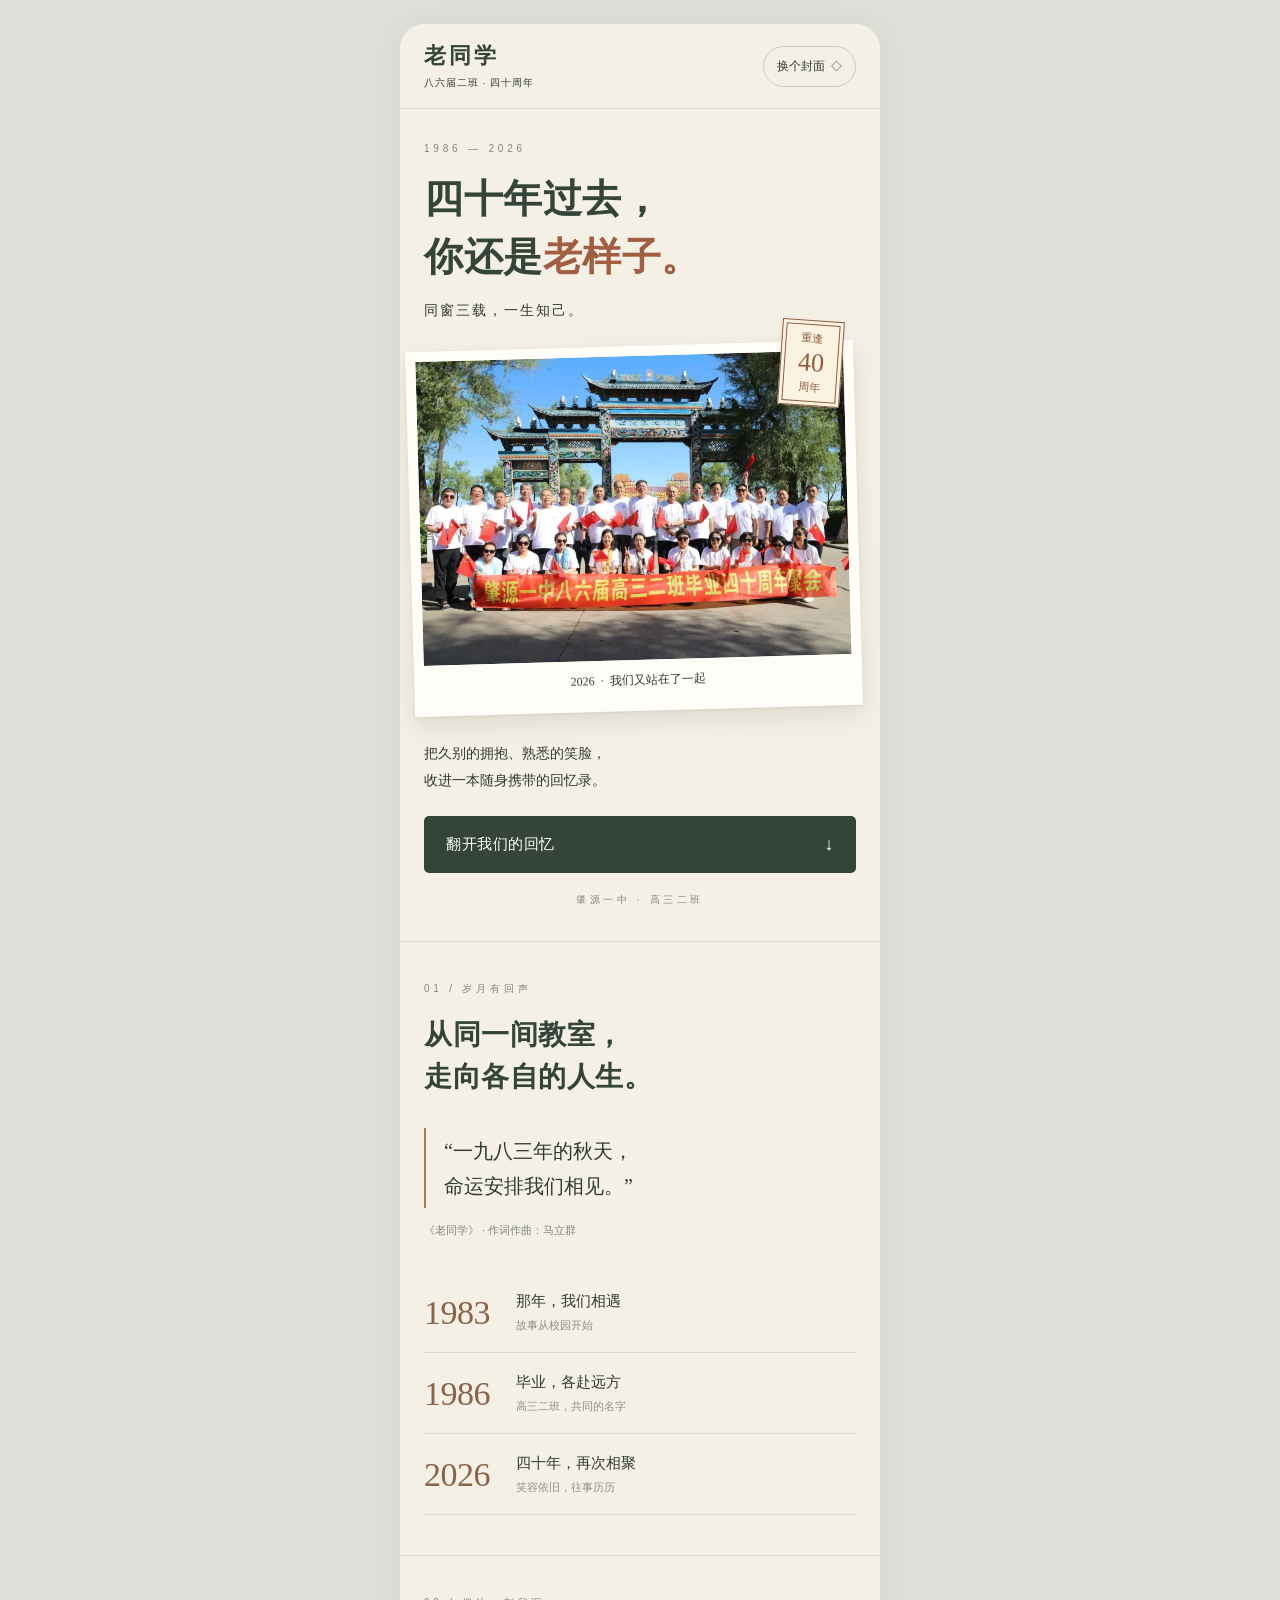
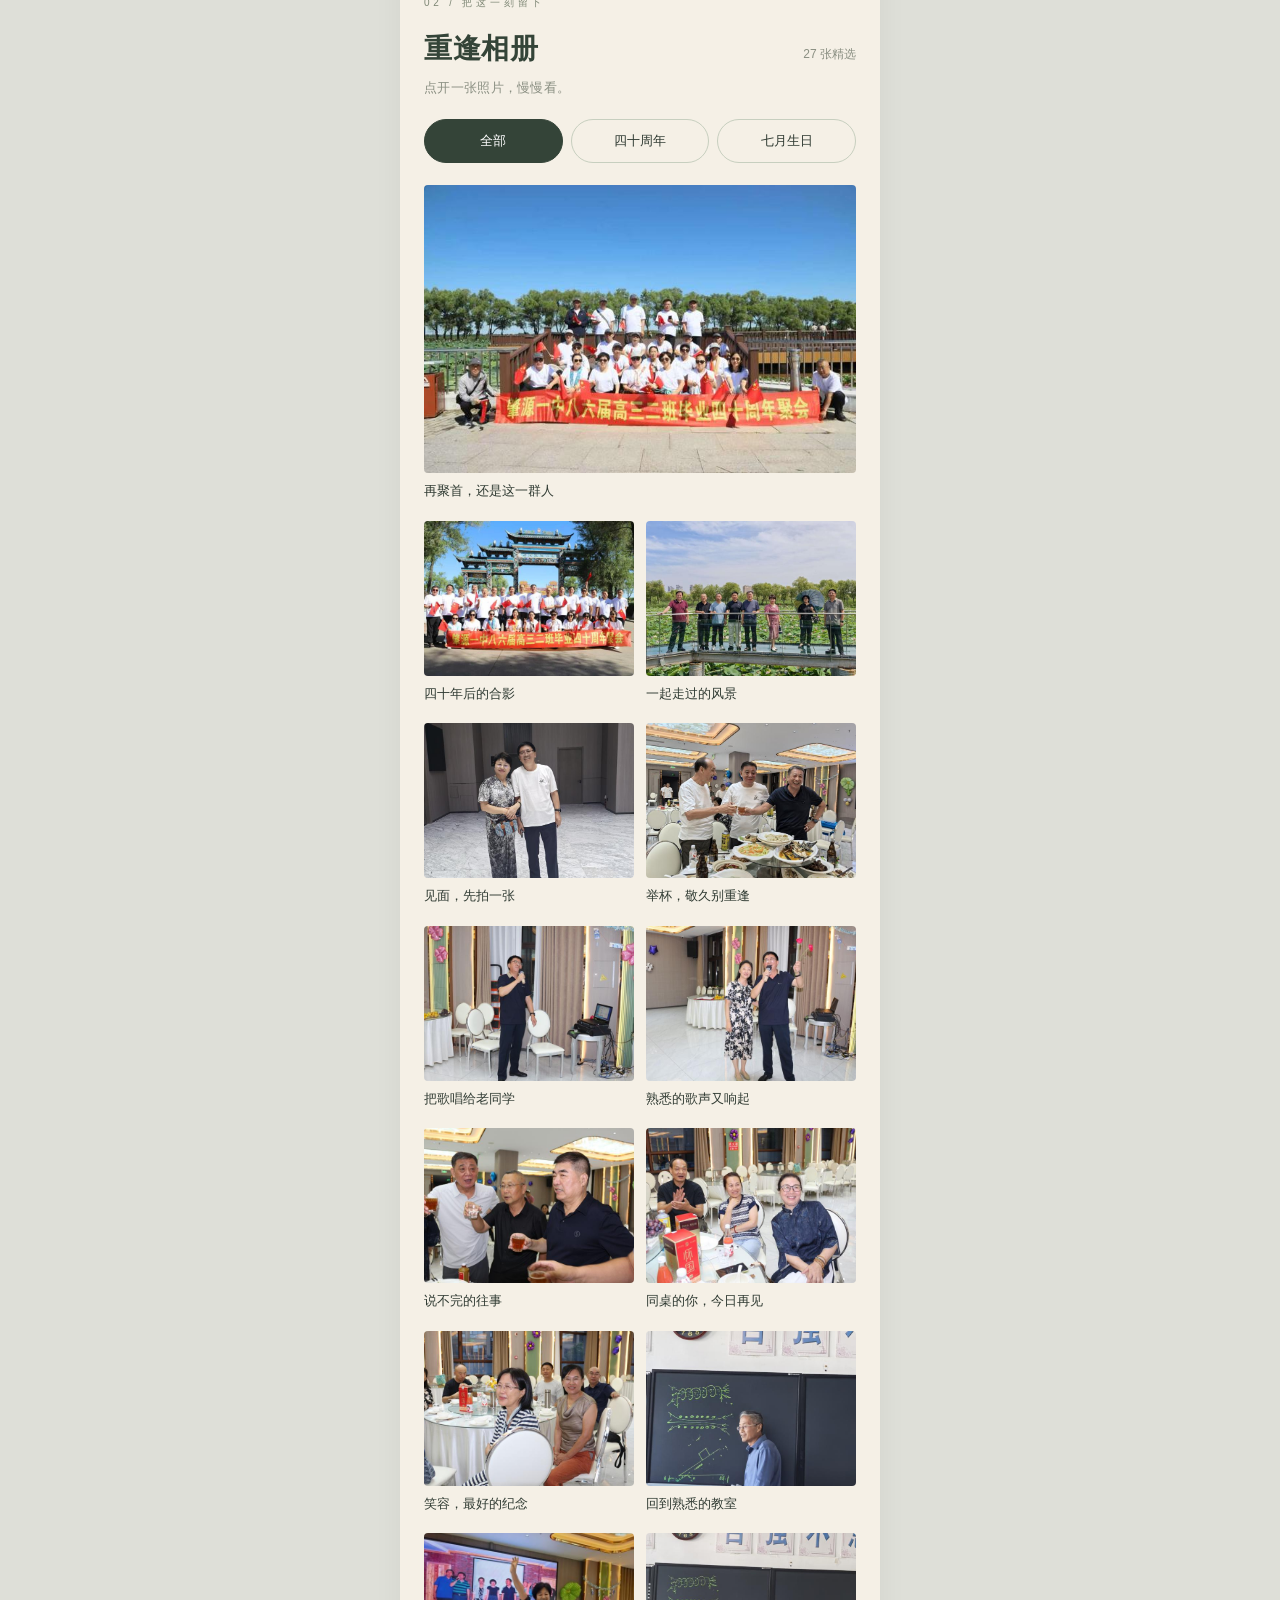
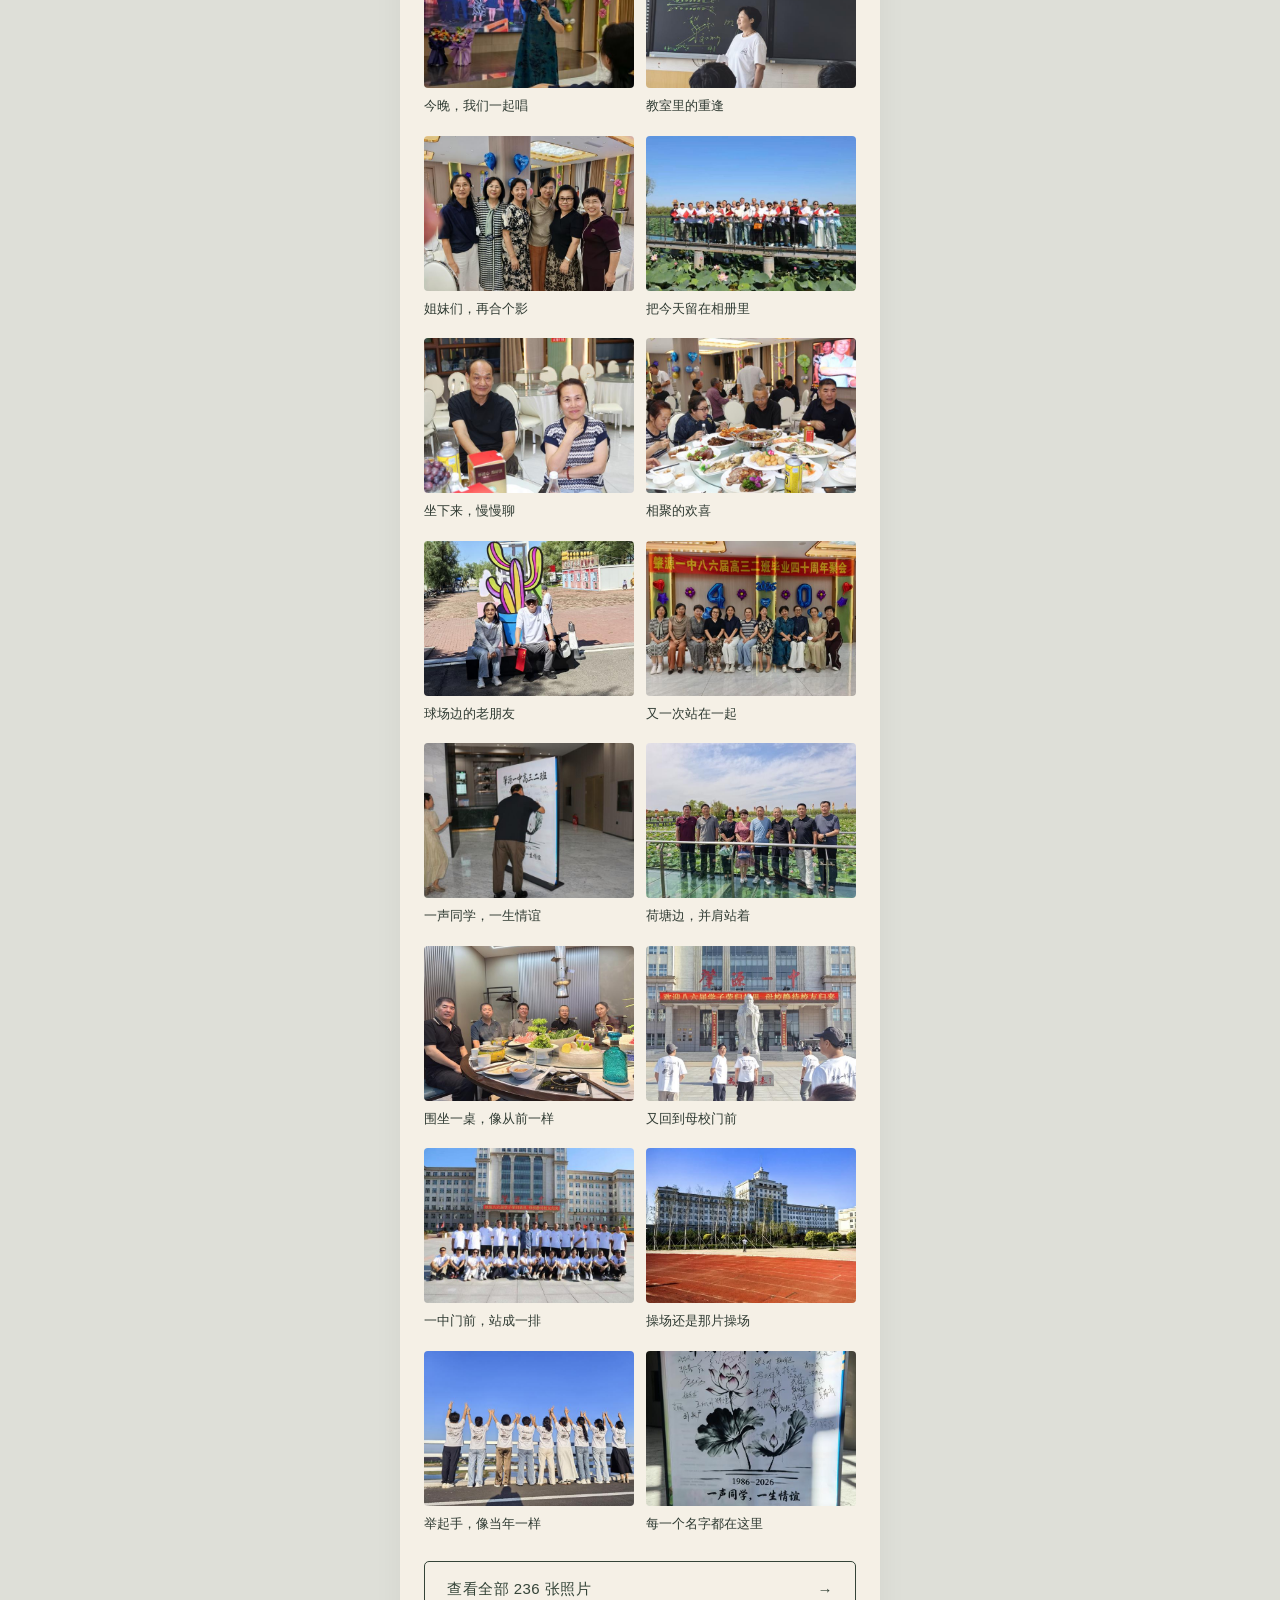
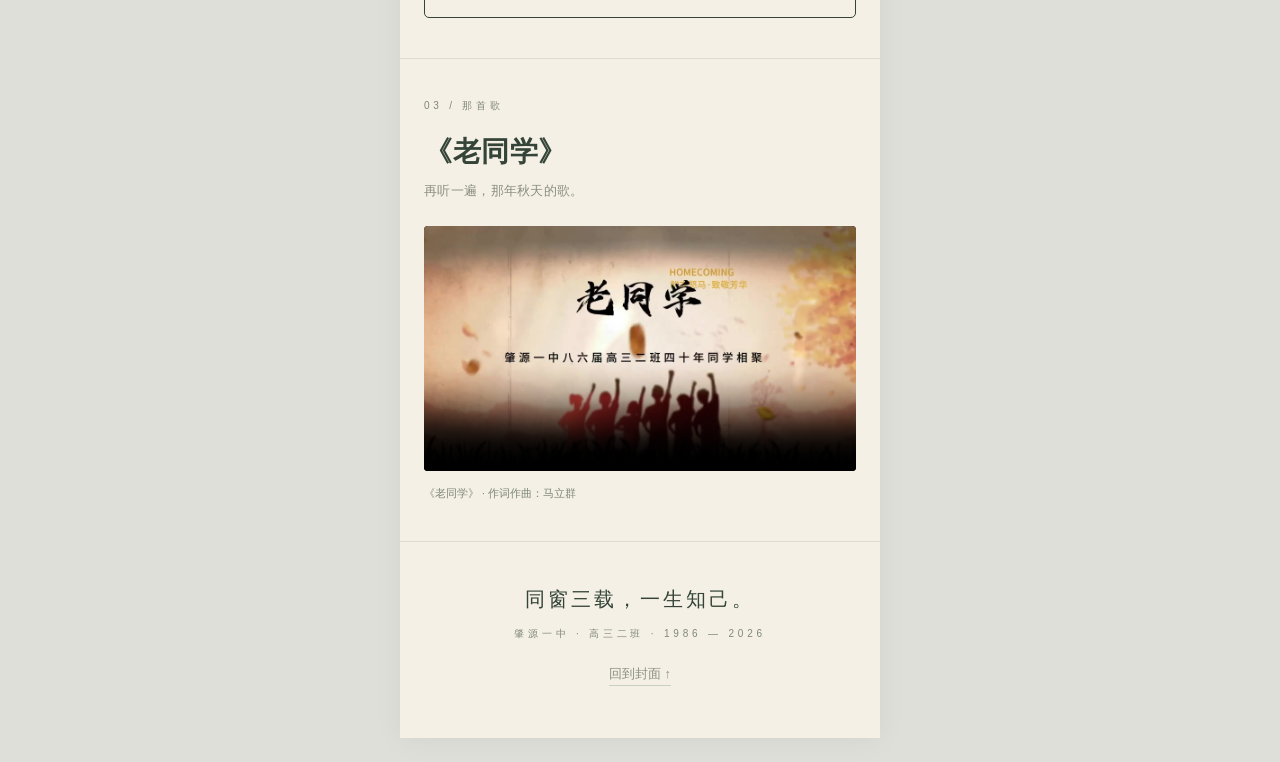
==== index.html @ a93a5874 "肇源一中八六届二班40周年聚会 H5" ====
<!DOCTYPE html>
<html lang="zh-CN">
<head>
<meta charset="utf-8">
<meta name="viewport" content="width=device-width,initial-scale=1,viewport-fit=cover">
<meta name="theme-color" content="#f5f0e6">
<title>老同学 · 肇源一中八六届高三二班毕业四十周年聚会</title>
<meta name="description" content="1986 — 2026 · 四十年过去，你还是老样子。同窗三载，一生知己。">
<link rel="preload" as="image" href="assets/full/0265.jpg">
<link rel="stylesheet" href="assets/style.css">
</head>
<body>
<main class="book" id="home">

  <header class="top">
    <div class="brand">
      <h1>老同学</h1>
      <p>八六届二班 · 四十周年</p>
    </div>
    <button class="pill" id="coverBtn" type="button">换个封面 <i>◇</i></button>
  </header>

  <section class="hero">
    <div class="eyebrow">1986 — 2026</div>
    <h2>四十年过去，<br>你还是<em>老样子。</em></h2>
    <p class="lead">同窗三载，一生知己。</p>
    <div class="polaroid-wrap">
      <div class="stamp" aria-hidden="true"><span>重逢</span><strong>40</strong><span>周年</span></div>
      <figure class="polaroid">
        <div class="ph"><img id="coverImg" src="assets/full/0265.jpg" alt="肇源一中八六届高三二班毕业四十周年聚会合影" fetchpriority="high"></div>
        <figcaption><b>2026</b> &nbsp;·&nbsp; 我们又站在了一起</figcaption>
      </figure>
    </div>
    <p class="intro">把久别的拥抱、熟悉的笑脸，<br>收进一本随身携带的回忆录。</p>
    <a class="cta" href="#memory"><span>翻开我们的回忆</span><span class="arr">↓</span></a>
    <div class="school">肇源一中 · 高三二班</div>
  </section>

  <section class="sec" id="memory">
    <div class="eyebrow">01 / 岁月有回声</div>
    <h3>从同一间教室，<br>走向各自的人生。</h3>
    <blockquote class="quote">“一九八三年的秋天，<br>命运安排我们相见。”</blockquote>
    <div class="credit">《老同学》 · 作词作曲：马立群</div>
    <ul class="timeline">
      <li><span class="yr">1983</span><div><b>那年，我们相遇</b><small>故事从校园开始</small></div></li>
      <li><span class="yr">1986</span><div><b>毕业，各赴远方</b><small>高三二班，共同的名字</small></div></li>
      <li><span class="yr">2026</span><div><b>四十年，再次相聚</b><small>笑容依旧，往事历历</small></div></li>
    </ul>
  </section>

  <section class="sec" id="album">
    <div class="eyebrow">02 / 把这一刻留下</div>
    <div class="album-head"><h3>重逢相册</h3><span class="count" id="albumCount">27 张精选</span></div>
    <p class="sub">点开一张照片，慢慢看。</p>
    <div class="tabs" role="tablist">
      <button class="on" data-f="all" type="button">全部</button>
      <button data-f="40" type="button">四十周年</button>
      <button data-f="7" type="button">七月生日</button>
    </div>
    <div class="grid" id="grid">
      <figure class="card big" data-tag="40" data-i="0">
        <div class="im"><img src="assets/thumb/0085.jpg" data-full="assets/full/0085.jpg" alt="再聚首，还是这一群人" loading="eager" decoding="async"></div>
        <p>再聚首，还是这一群人</p>
      </figure>
      <figure class="card" data-tag="40" data-i="1">
        <div class="im"><img src="assets/thumb/0265.jpg" data-full="assets/full/0265.jpg" alt="四十年后的合影" loading="eager" decoding="async"></div>
        <p>四十年后的合影</p>
      </figure>
      <figure class="card" data-tag="7" data-i="2">
        <div class="im"><img src="assets/thumb/0061.jpg" data-full="assets/full/0061.jpg" alt="一起走过的风景" loading="eager" decoding="async"></div>
        <p>一起走过的风景</p>
      </figure>
      <figure class="card" data-tag="40" data-i="3">
        <div class="im"><img src="assets/thumb/0096.jpg" data-full="assets/full/0096.jpg" alt="见面，先拍一张" loading="lazy" decoding="async"></div>
        <p>见面，先拍一张</p>
      </figure>
      <figure class="card" data-tag="40" data-i="4">
        <div class="im"><img src="assets/thumb/0220.jpg" data-full="assets/full/0220.jpg" alt="举杯，敬久别重逢" loading="lazy" decoding="async"></div>
        <p>举杯，敬久别重逢</p>
      </figure>
      <figure class="card" data-tag="40" data-i="5">
        <div class="im"><img src="assets/thumb/0133.jpg" data-full="assets/full/0133.jpg" alt="把歌唱给老同学" loading="lazy" decoding="async"></div>
        <p>把歌唱给老同学</p>
      </figure>
      <figure class="card" data-tag="40" data-i="6">
        <div class="im"><img src="assets/thumb/0135.jpg" data-full="assets/full/0135.jpg" alt="熟悉的歌声又响起" loading="lazy" decoding="async"></div>
        <p>熟悉的歌声又响起</p>
      </figure>
      <figure class="card" data-tag="40" data-i="7">
        <div class="im"><img src="assets/thumb/0157.jpg" data-full="assets/full/0157.jpg" alt="说不完的往事" loading="lazy" decoding="async"></div>
        <p>说不完的往事</p>
      </figure>
      <figure class="card" data-tag="40" data-i="8">
        <div class="im"><img src="assets/thumb/0169.jpg" data-full="assets/full/0169.jpg" alt="同桌的你，今日再见" loading="lazy" decoding="async"></div>
        <p>同桌的你，今日再见</p>
      </figure>
      <figure class="card" data-tag="40" data-i="9">
        <div class="im"><img src="assets/thumb/0181.jpg" data-full="assets/full/0181.jpg" alt="笑容，最好的纪念" loading="lazy" decoding="async"></div>
        <p>笑容，最好的纪念</p>
      </figure>
      <figure class="card" data-tag="40" data-i="10">
        <div class="im"><img src="assets/thumb/0193.jpg" data-full="assets/full/0193.jpg" alt="回到熟悉的教室" loading="lazy" decoding="async"></div>
        <p>回到熟悉的教室</p>
      </figure>
      <figure class="card" data-tag="40" data-i="11">
        <div class="im"><img src="assets/thumb/0253.jpg" data-full="assets/full/0253.jpg" alt="今晚，我们一起唱" loading="lazy" decoding="async"></div>
        <p>今晚，我们一起唱</p>
      </figure>
      <figure class="card" data-tag="40" data-i="12">
        <div class="im"><img src="assets/thumb/0099.jpg" data-full="assets/full/0099.jpg" alt="教室里的重逢" loading="lazy" decoding="async"></div>
        <p>教室里的重逢</p>
      </figure>
      <figure class="card" data-tag="40" data-i="13">
        <div class="im"><img src="assets/thumb/0115.jpg" data-full="assets/full/0115.jpg" alt="姐妹们，再合个影" loading="lazy" decoding="async"></div>
        <p>姐妹们，再合个影</p>
      </figure>
      <figure class="card" data-tag="40" data-i="14">
        <div class="im"><img src="assets/thumb/0088.jpg" data-full="assets/full/0088.jpg" alt="把今天留在相册里" loading="lazy" decoding="async"></div>
        <p>把今天留在相册里</p>
      </figure>
      <figure class="card" data-tag="40" data-i="15">
        <div class="im"><img src="assets/thumb/0170.jpg" data-full="assets/full/0170.jpg" alt="坐下来，慢慢聊" loading="lazy" decoding="async"></div>
        <p>坐下来，慢慢聊</p>
      </figure>
      <figure class="card" data-tag="40" data-i="16">
        <div class="im"><img src="assets/thumb/0155.jpg" data-full="assets/full/0155.jpg" alt="相聚的欢喜" loading="lazy" decoding="async"></div>
        <p>相聚的欢喜</p>
      </figure>
      <figure class="card" data-tag="40" data-i="17">
        <div class="im"><img src="assets/thumb/0197.jpg" data-full="assets/full/0197.jpg" alt="球场边的老朋友" loading="lazy" decoding="async"></div>
        <p>球场边的老朋友</p>
      </figure>
      <figure class="card" data-tag="40" data-i="18">
        <div class="im"><img src="assets/thumb/0101.jpg" data-full="assets/full/0101.jpg" alt="又一次站在一起" loading="lazy" decoding="async"></div>
        <p>又一次站在一起</p>
      </figure>
      <figure class="card" data-tag="40" data-i="19">
        <div class="im"><img src="assets/thumb/0529.jpg" data-full="assets/full/0529.jpg" alt="一声同学，一生情谊" loading="lazy" decoding="async"></div>
        <p>一声同学，一生情谊</p>
      </figure>
      <figure class="card" data-tag="7" data-i="20">
        <div class="im"><img src="assets/thumb/0063.jpg" data-full="assets/full/0063.jpg" alt="荷塘边，并肩站着" loading="lazy" decoding="async"></div>
        <p>荷塘边，并肩站着</p>
      </figure>
      <figure class="card" data-tag="7" data-i="21">
        <div class="im"><img src="assets/thumb/0069.jpg" data-full="assets/full/0069.jpg" alt="围坐一桌，像从前一样" loading="lazy" decoding="async"></div>
        <p>围坐一桌，像从前一样</p>
      </figure>
      <figure class="card" data-tag="40" data-i="22">
        <div class="im"><img src="assets/thumb/0111.jpg" data-full="assets/full/0111.jpg" alt="又回到母校门前" loading="lazy" decoding="async"></div>
        <p>又回到母校门前</p>
      </figure>
      <figure class="card" data-tag="40" data-i="23">
        <div class="im"><img src="assets/thumb/0089.jpg" data-full="assets/full/0089.jpg" alt="一中门前，站成一排" loading="lazy" decoding="async"></div>
        <p>一中门前，站成一排</p>
      </figure>
      <figure class="card" data-tag="40" data-i="24">
        <div class="im"><img src="assets/thumb/0052.jpg" data-full="assets/full/0052.jpg" alt="操场还是那片操场" loading="lazy" decoding="async"></div>
        <p>操场还是那片操场</p>
      </figure>
      <figure class="card" data-tag="40" data-i="25">
        <div class="im"><img src="assets/thumb/0078.jpg" data-full="assets/full/0078.jpg" alt="举起手，像当年一样" loading="lazy" decoding="async"></div>
        <p>举起手，像当年一样</p>
      </figure>
      <figure class="card" data-tag="40" data-i="26">
        <div class="im"><img src="assets/thumb/0024.jpg" data-full="assets/full/0024.jpg" alt="每一个名字都在这里" loading="lazy" decoding="async"></div>
        <p>每一个名字都在这里</p>
      </figure>
    </div>
    <a class="more" href="gallery.html"><span>查看全部 236 张照片</span><span class="arr">→</span></a>
  </section>

  <section class="sec" id="song">
    <div class="eyebrow">03 / 那首歌</div>
    <h3>《老同学》</h3>
    <p class="sub">再听一遍，那年秋天的歌。</p>
    <div class="video">
      <video controls playsinline webkit-playsinline preload="none" poster="assets/video/poster.jpg">
        <source src="assets/video/laotongxue.mp4" type="video/mp4">
      </video>
    </div>
    <div class="credit">《老同学》 · 作词作曲：马立群</div>
  </section>

  <footer class="foot">
    <div class="t">同窗三载，一生知己。</div>
    <div class="eyebrow">肇源一中 · 高三二班 · 1986 — 2026</div>
    <a class="totop" href="#home">回到封面 ↑</a>
  </footer>
</main>

<script src="assets/lightbox.js"></script>
<script>
(function(){
  // cover switcher
  var covers=["assets/full/0265.jpg", "assets/full/0085.jpg", "assets/full/0101.jpg", "assets/full/0088.jpg", "assets/full/0089.jpg"],ci=0,img=document.getElementById('coverImg');
  document.getElementById('coverBtn').addEventListener('click',function(){
    ci=(ci+1)%covers.length;var n=new Image();n.onload=function(){img.style.opacity=0;setTimeout(function(){img.src=covers[ci];img.style.opacity=1;},200);};n.src=covers[ci];
  });
  // smooth anchor scroll
  document.querySelectorAll('a[href^="#"]').forEach(function(a){a.addEventListener('click',function(e){var t=document.querySelector(a.getAttribute('href'));if(t){e.preventDefault();t.scrollIntoView({behavior:'smooth'});}});});
  // filters
  var cards=[].slice.call(document.querySelectorAll('#grid .card'));
  document.querySelectorAll('.tabs button').forEach(function(b){b.addEventListener('click',function(){
    document.querySelectorAll('.tabs button').forEach(function(x){x.classList.toggle('on',x===b);});
    var f=b.dataset.f,first=true;
    cards.forEach(function(c){var show=f==='all'||c.dataset.tag===f;c.classList.toggle('hide',!show);
      c.classList.toggle('big',show&&first);if(show)first=false;});
  });});
  // lightbox over visible cards
  cards.forEach(function(c){c.addEventListener('click',function(){
    var vis=cards.filter(function(x){return !x.classList.contains('hide');});
    var list=vis.map(function(x){var im=x.querySelector('img');return {src:im.dataset.full,cap:x.querySelector('p').textContent};});
    Lightbox.open(list,vis.indexOf(c));
  });});
  // only one video
})();
</script>
</body>
</html>
---- assets/style.css ----
:root{
  --page:#dedfd8; --paper:#f5f0e6; --ink:#344438; --ink2:#2f3a32; --muted:#7f8876; --muted2:#8a8f82;
  --rust:#a15e41; --year:#8a6349; --bar:#ac7957; --line:#dadccf; --tab:#c7cfbf; --polaroid:#fffdf8; --stamp:#925b40;
  --serif:"Songti SC","STSong","Noto Serif SC","Noto Serif CJK SC","Source Han Serif SC","SimSun",Georgia,serif;
  --sans:-apple-system,BlinkMacSystemFont,"PingFang SC","Hiragino Sans GB","Microsoft YaHei","Noto Sans SC","Noto Sans CJK SC",sans-serif;
  --num:Georgia,"Iowan Old Style","Palatino Linotype",Palatino,"Times New Roman",serif;
}
*{box-sizing:border-box;margin:0;padding:0}
html{-webkit-text-size-adjust:100%}
body{background:var(--page);font-family:var(--sans);color:var(--ink2);-webkit-font-smoothing:antialiased;}
img{display:block;max-width:100%}
a{color:inherit;text-decoration:none}
button{font:inherit;color:inherit;background:none;border:0;cursor:pointer}
.book{max-width:480px;margin:0 auto;background:var(--paper);min-height:100vh;overflow:hidden}
@media (min-width:520px){.book{margin:24px auto;border-radius:24px 24px 0 0;box-shadow:0 2px 30px rgba(0,0,0,.05)}}

/* header */
.top{display:flex;justify-content:space-between;align-items:center;padding:19px 24px 18px;border-bottom:1px solid var(--line)}
.brand h1{font-family:var(--serif);font-weight:600;font-size:22px;letter-spacing:3px;color:var(--ink);line-height:1.2}
.brand p{font-size:9.5px;letter-spacing:1px;margin-top:8px;color:var(--ink2)}
.pill{border:1.5px solid var(--tab);border-radius:999px;height:41px;padding:0 13px;font-size:12px;display:inline-flex;align-items:center;gap:6px;color:var(--ink2);white-space:nowrap}
.pill i{font-style:normal;font-size:11px}

/* hero */
.hero{padding:34px 24px 34px;border-bottom:1px solid var(--line)}
.eyebrow{font-size:10px;letter-spacing:3.8px;color:var(--muted)}
.hero h2{font-family:var(--serif);font-weight:600;color:var(--ink);font-size:39px;line-height:1.48;margin-top:16px;letter-spacing:.5px}
.hero h2 em{font-style:normal;color:var(--rust)}
.hero .lead{font-size:13.5px;letter-spacing:2px;margin-top:16px;color:var(--ink2)}
.polaroid-wrap{position:relative;margin:26px -2px 0 -14px;}
.polaroid{background:var(--polaroid);padding:10px 10px 0;transform:rotate(-1.6deg);box-shadow:0 10px 24px rgba(80,70,50,.13),0 1px 3px rgba(80,70,50,.08)}
.polaroid .ph{aspect-ratio:430/305;overflow:hidden;background:#ddd}
.polaroid .ph img{width:100%;height:100%;object-fit:cover;transition:opacity .4s}
.polaroid figcaption{font-family:var(--serif);text-align:center;font-size:12px;padding:12px 0 22px;color:var(--ink2)}
.polaroid figcaption b{font-family:var(--num);font-weight:400}
.stamp{position:absolute;right:16px;top:-26px;width:62px;height:86px;background:#faf3e1;border:1.5px solid var(--stamp);transform:rotate(4deg);color:var(--stamp);text-align:center;font-family:var(--serif);box-shadow:0 2px 6px rgba(0,0,0,.08);z-index:2}
.stamp:before{content:"";position:absolute;inset:3px;border:1px solid var(--stamp)}
.stamp span{display:block;font-size:11px;line-height:1}
.stamp span:first-child{margin-top:12px}
.stamp strong{display:block;font-family:var(--num);font-size:26px;font-weight:500;line-height:1;margin:6px 0 6px}
.hero .intro{font-size:13.5px;line-height:2;margin-top:30px;color:var(--ink2)}
.cta{display:flex;justify-content:space-between;align-items:center;background:var(--ink);color:#fff;border-radius:5px;height:57px;padding:0 22px;margin-top:22px;font-size:15px;letter-spacing:.5px;width:100%}
.cta .arr{font-size:18px}
.hero .school{text-align:center;font-size:10px;letter-spacing:3.6px;color:var(--muted);margin-top:20px}

/* sections */
.sec{padding:40px 24px 40px;border-bottom:1px solid var(--line)}
.sec h3{font-family:var(--serif);font-weight:600;color:var(--ink);font-size:28px;line-height:1.5;margin-top:18px;letter-spacing:.5px}
.quote{border-left:2.5px solid var(--bar);padding:6px 0 4px 18px;margin-top:30px;font-family:var(--serif);font-size:20px;line-height:1.75;color:var(--ink2)}
.credit{font-size:10.5px;color:var(--muted);margin-top:16px}
.timeline{margin-top:34px;list-style:none}
.timeline li{display:flex;align-items:center;border-bottom:1px solid var(--line);padding:20px 0 19px}
.timeline .yr{font-family:var(--num);color:var(--year);font-size:34px;width:92px;flex:none;line-height:1;letter-spacing:-.5px}
.timeline b{display:block;font-weight:500;font-size:15px;color:var(--ink2)}
.timeline small{display:block;font-size:11px;color:var(--muted2);margin-top:7px}
.album-head{display:flex;justify-content:space-between;align-items:baseline}
.album-head .count{font-size:12px;color:var(--muted2)}
.sub{font-size:12.5px;color:var(--muted2);margin-top:10px;letter-spacing:.3px}
.tabs{display:grid;grid-template-columns:repeat(3,1fr);gap:8px;margin-top:22px}
.tabs button{height:44px;border-radius:999px;border:1.5px solid var(--tab);font-size:13px;color:var(--ink2);transition:.2s}
.tabs button.on{background:var(--ink);border-color:var(--ink);color:#fff}
.grid{display:grid;grid-template-columns:1fr 1fr;gap:0 12px;margin-top:22px}
.card{cursor:zoom-in}
.card .im{aspect-ratio:420/310;overflow:hidden;border-radius:4px;background:#e6e1d5}
.card img{width:100%;height:100%;object-fit:cover}
.card p{font-size:12.5px;color:var(--ink2);padding:10px 0 20px;line-height:1.4}
.card.big{grid-column:1/-1}
.card.big .im{aspect-ratio:3/2}
.card.hide{display:none}
.more{display:flex;justify-content:space-between;align-items:center;border:1.5px solid var(--ink);color:var(--ink);border-radius:5px;height:57px;padding:0 22px;font-size:15px;margin-top:8px;letter-spacing:.5px}
.more:active,.cta:active{opacity:.85}

/* video */
.video{margin-top:26px;border-radius:4px;overflow:hidden;background:#222}
.video video{display:block;width:100%;aspect-ratio:960/544;background:#000}
.vnote{font-size:12px;color:var(--muted);margin-top:12px}

/* footer */
.foot{padding:44px 24px 52px;text-align:center}
.foot .t{font-family:var(--serif);font-size:20px;color:var(--ink);letter-spacing:3px}
.foot .eyebrow{margin-top:14px}
.foot .totop{display:inline-block;margin-top:24px;font-size:13px;color:var(--muted2);border-bottom:1px solid var(--tab);padding-bottom:2px}

/* gallery page */
.gtop{position:sticky;top:0;z-index:5;background:rgba(245,240,230,.96);-webkit-backdrop-filter:blur(6px);backdrop-filter:blur(6px)}
.back{font-size:14px;color:var(--ink2)}
.gsec{padding:28px 24px 8px}
.gsec h3{margin-top:22px}
.jump{display:flex;gap:8px;overflow-x:auto;padding:16px 24px 14px;border-bottom:1px solid var(--line);scrollbar-width:none}
.jump::-webkit-scrollbar{display:none}
.jump a{flex:none;height:34px;line-height:31px;padding:0 14px;border:1.5px solid var(--tab);border-radius:999px;font-size:13px}
.jump a.on{background:var(--ink);color:#fff;border-color:var(--ink)}
.group{padding:26px 24px 6px;scroll-margin-top:140px}
.group h4{display:flex;justify-content:space-between;align-items:baseline;font-family:var(--serif);font-weight:600;font-size:20px;color:var(--ink);margin-bottom:14px}
.group h4 small{font-family:var(--sans);font-weight:400;font-size:12px;color:var(--muted2)}
.thumbs{display:grid;grid-template-columns:repeat(3,1fr);gap:4px}
.thumbs button{aspect-ratio:1;overflow:hidden;background:#e6e1d5;border-radius:2px;padding:0}
.thumbs img{width:100%;height:100%;object-fit:cover;opacity:0;transition:opacity .3s}
.thumbs img.ld{opacity:1}

/* lightbox */
.lb{position:fixed;inset:0;z-index:50;background:#121412;display:none;touch-action:none;user-select:none;-webkit-user-select:none}
.lb.open{display:block}
.lb-track{position:absolute;inset:0;display:flex;will-change:transform}
.lb-slide{flex:none;width:100vw;height:100%;display:flex;align-items:center;justify-content:center;padding:56px 0 76px}
.lb-slide img{max-width:100%;max-height:100%;object-fit:contain}
.lb-top{position:absolute;top:0;left:0;right:0;display:flex;justify-content:space-between;align-items:center;padding:14px 16px;color:#eee;font-size:14px;z-index:2;font-family:var(--num);letter-spacing:1px}
.lb-close{width:40px;height:40px;font-size:26px;color:#eee;line-height:40px}
.lb-cap{position:absolute;left:0;right:0;bottom:22px;text-align:center;color:#e8e4da;font-size:14px;padding:0 24px;z-index:2}
.lb-nav{position:absolute;top:50%;transform:translateY(-50%);width:44px;height:64px;color:#fff;font-size:28px;opacity:.6;z-index:2}
.lb-prev{left:4px}.lb-next{right:4px}
@media (hover:none){.lb-nav{display:none}}
body.noscroll{overflow:hidden}
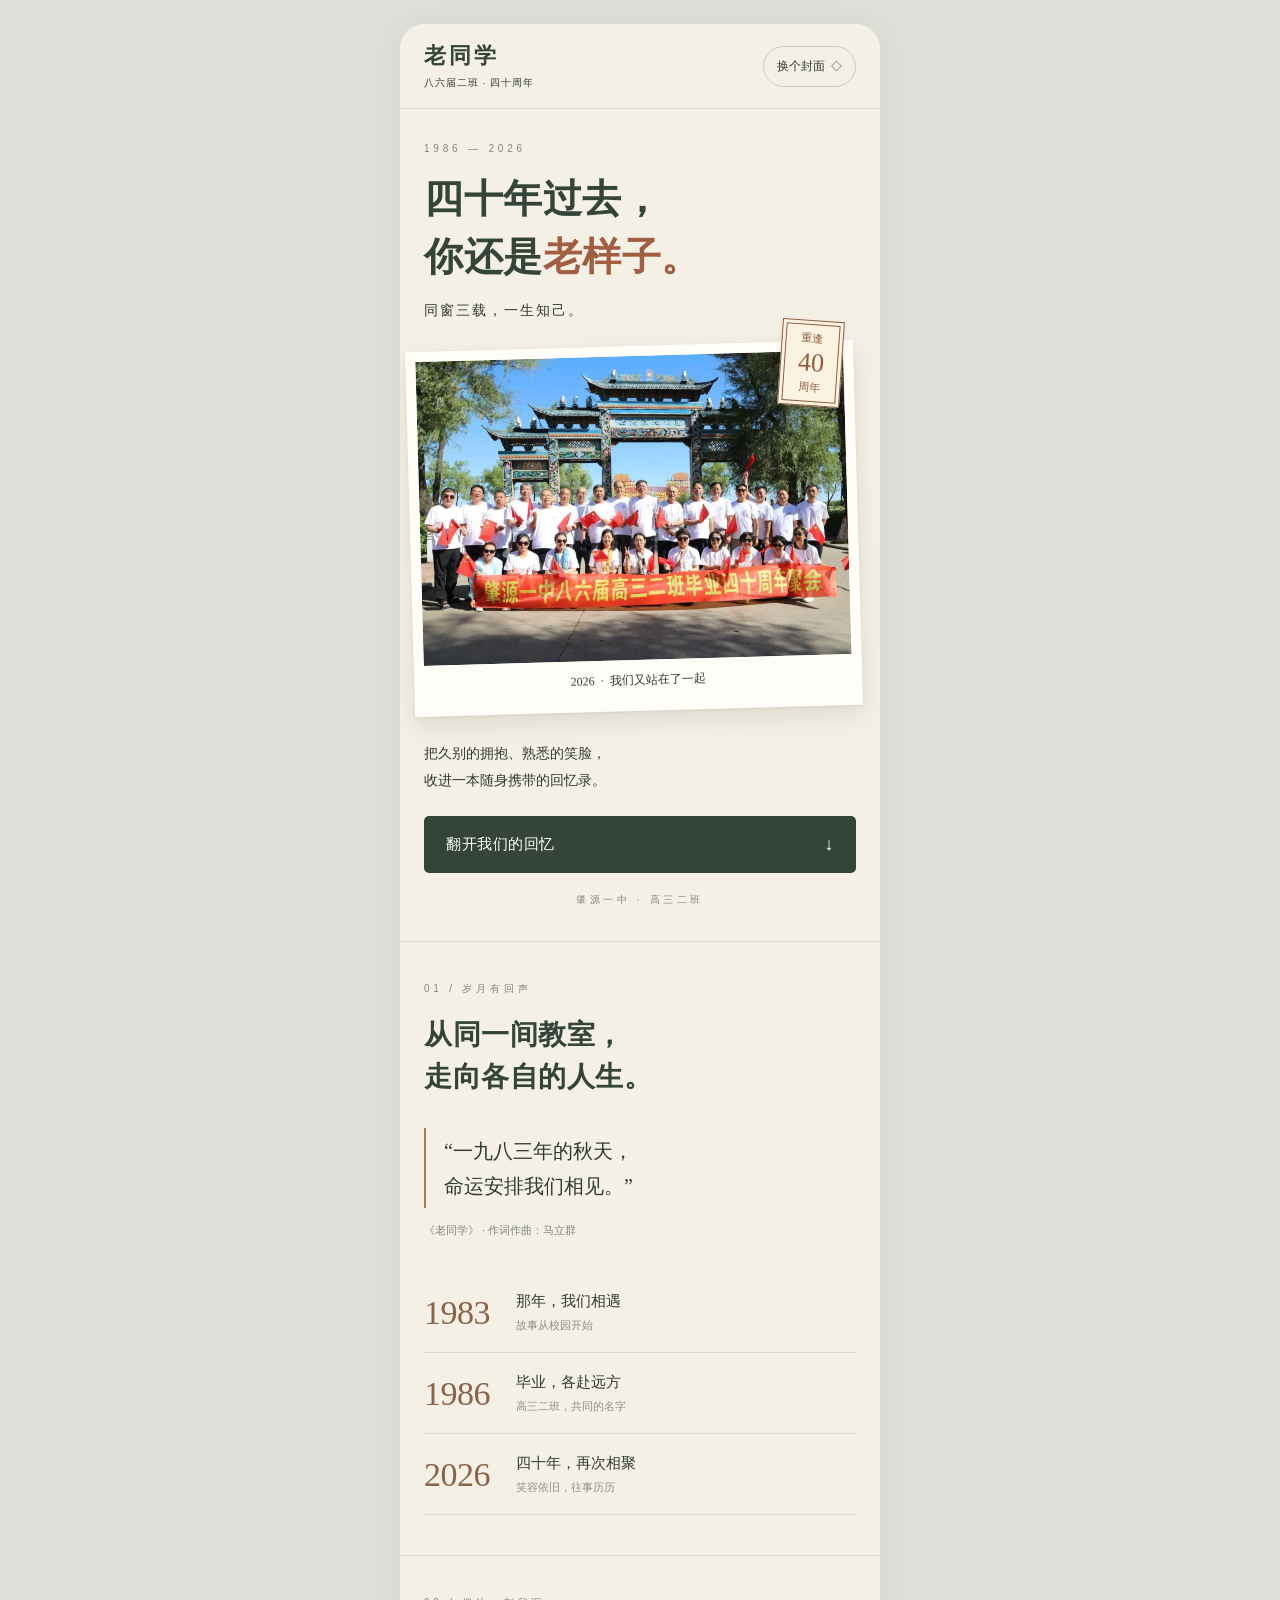
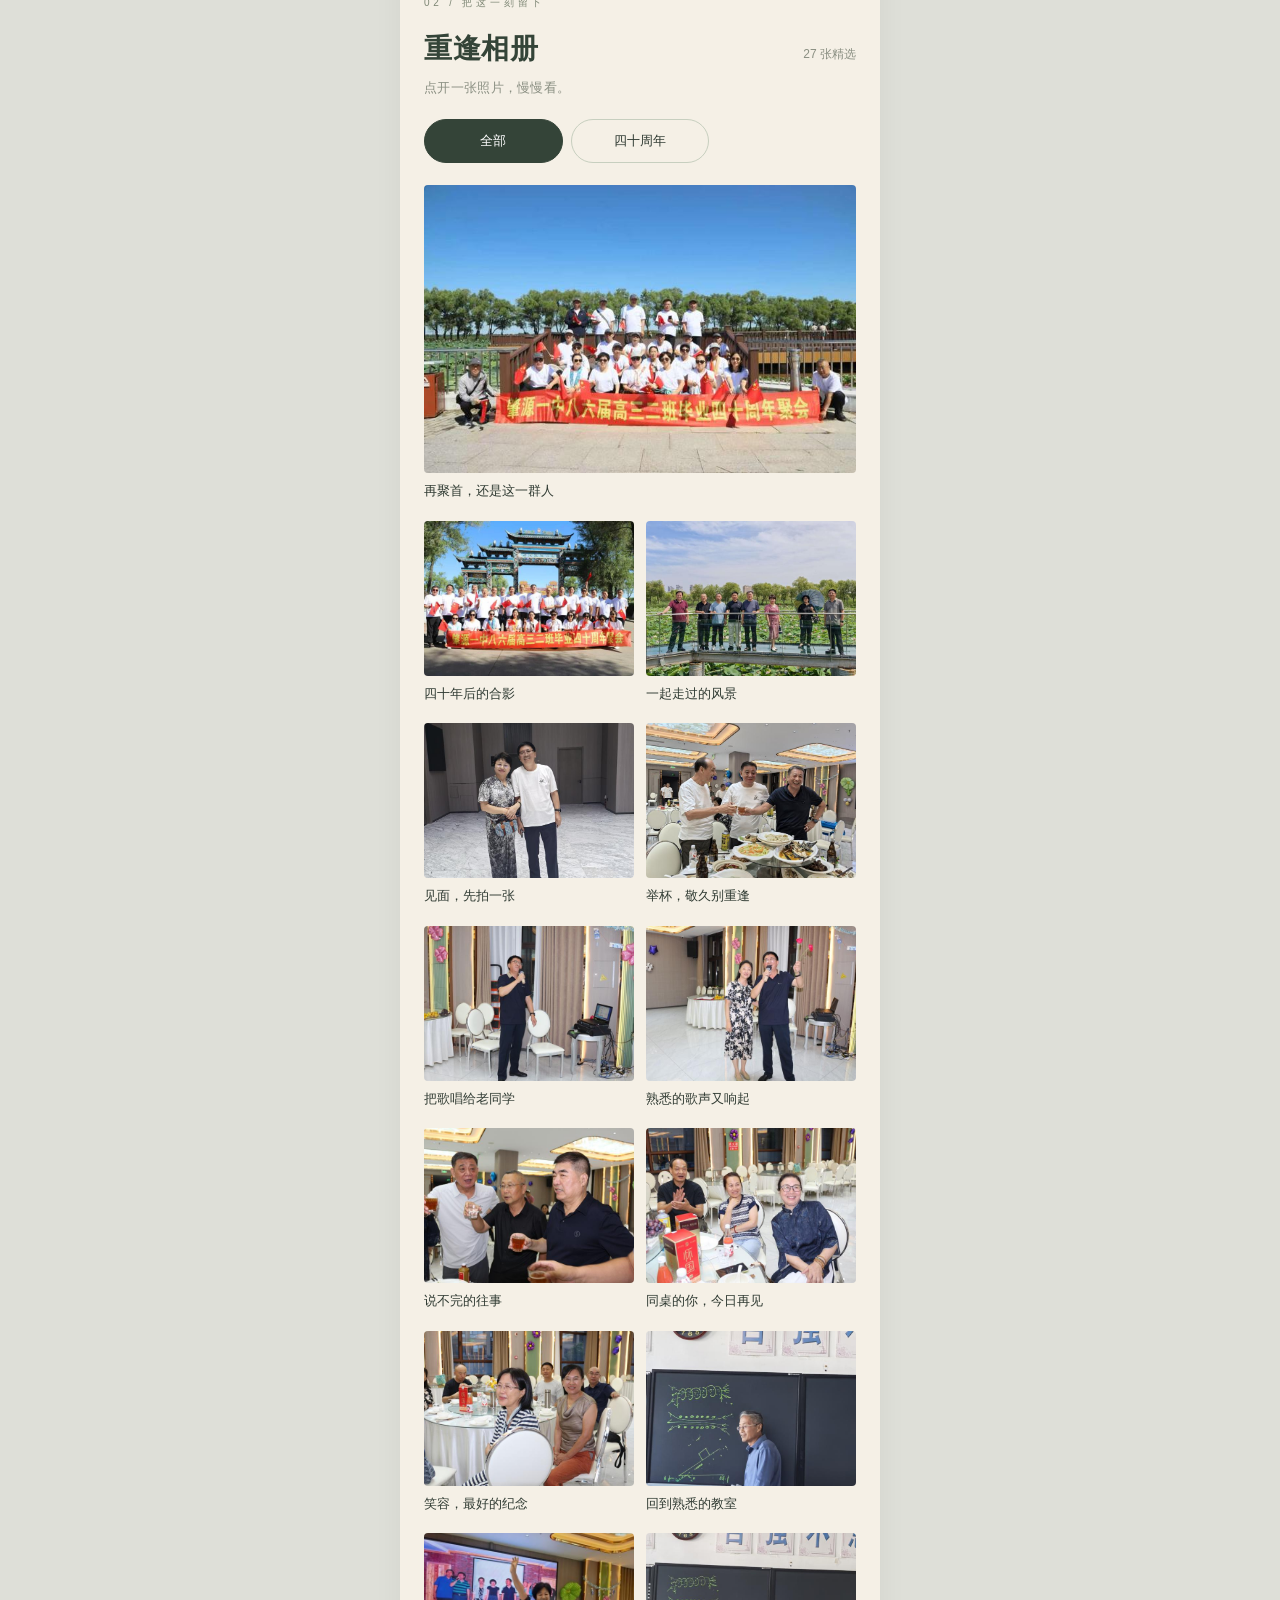
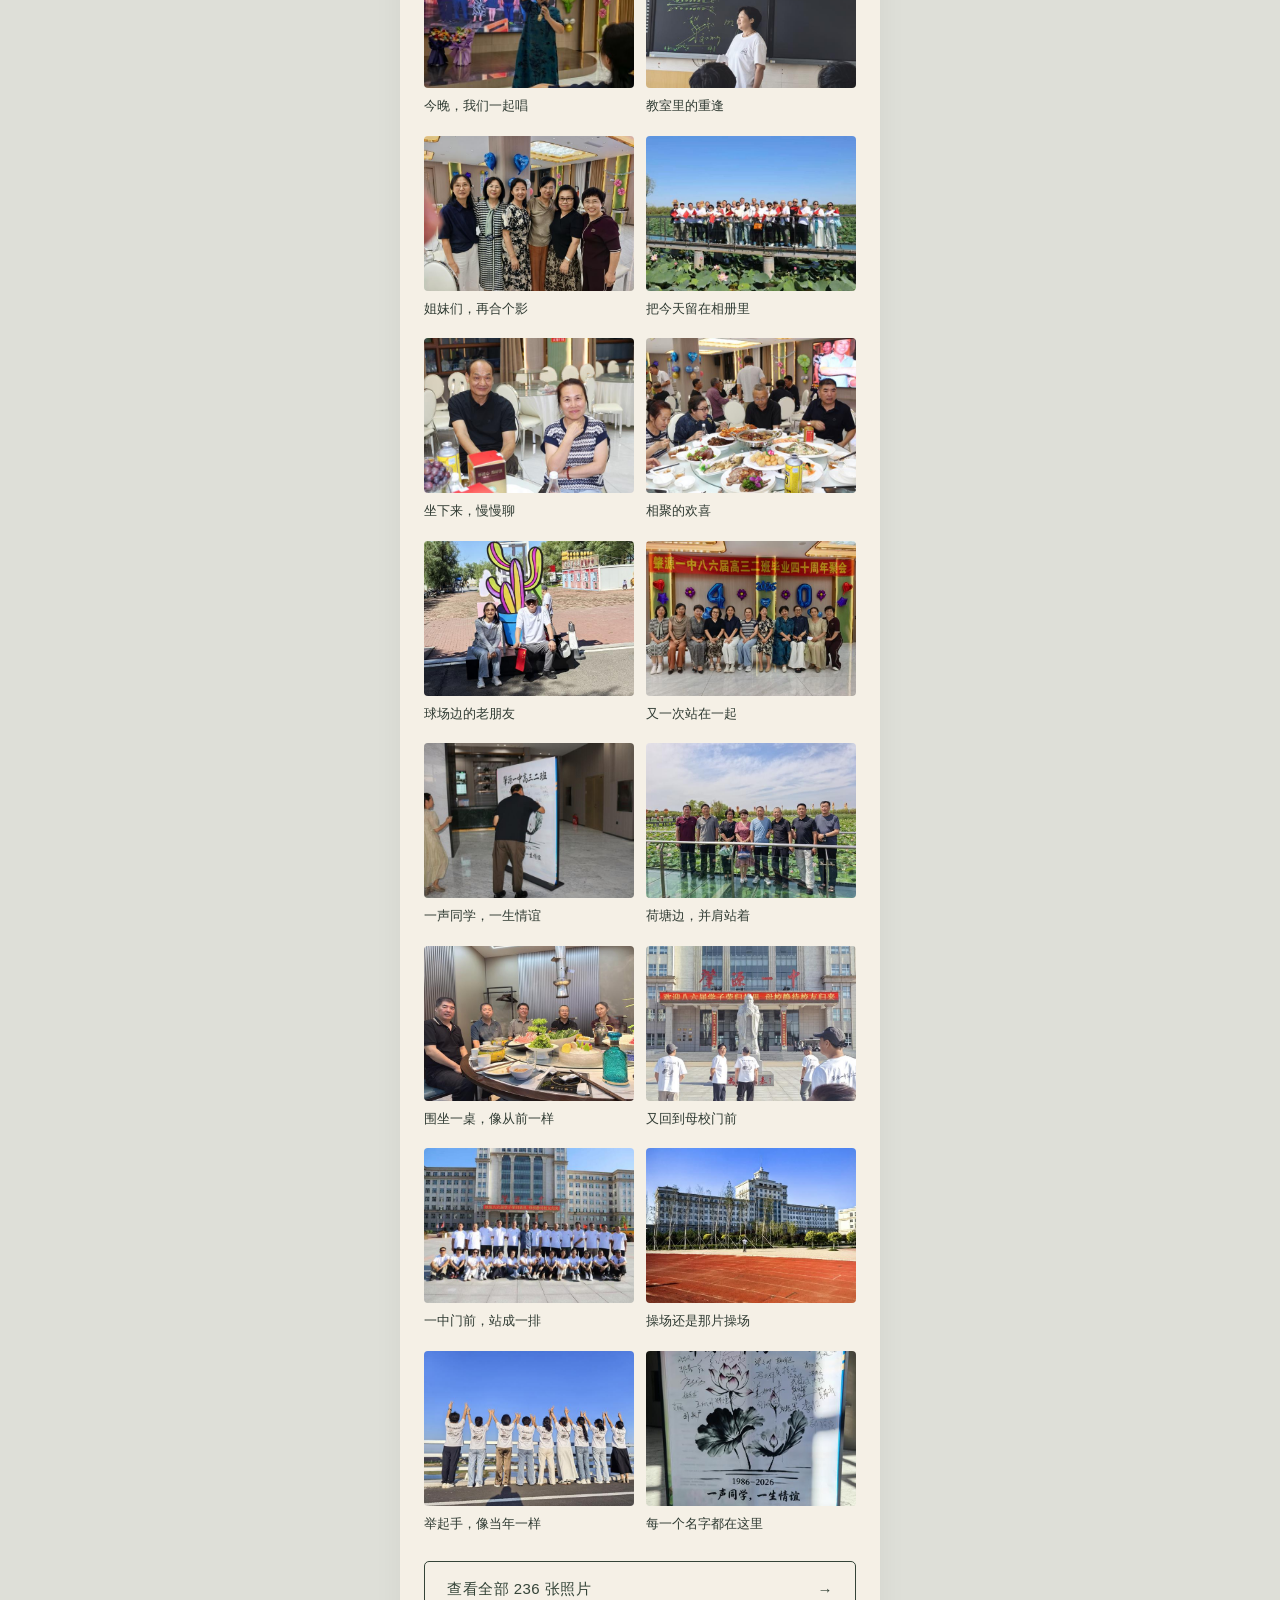
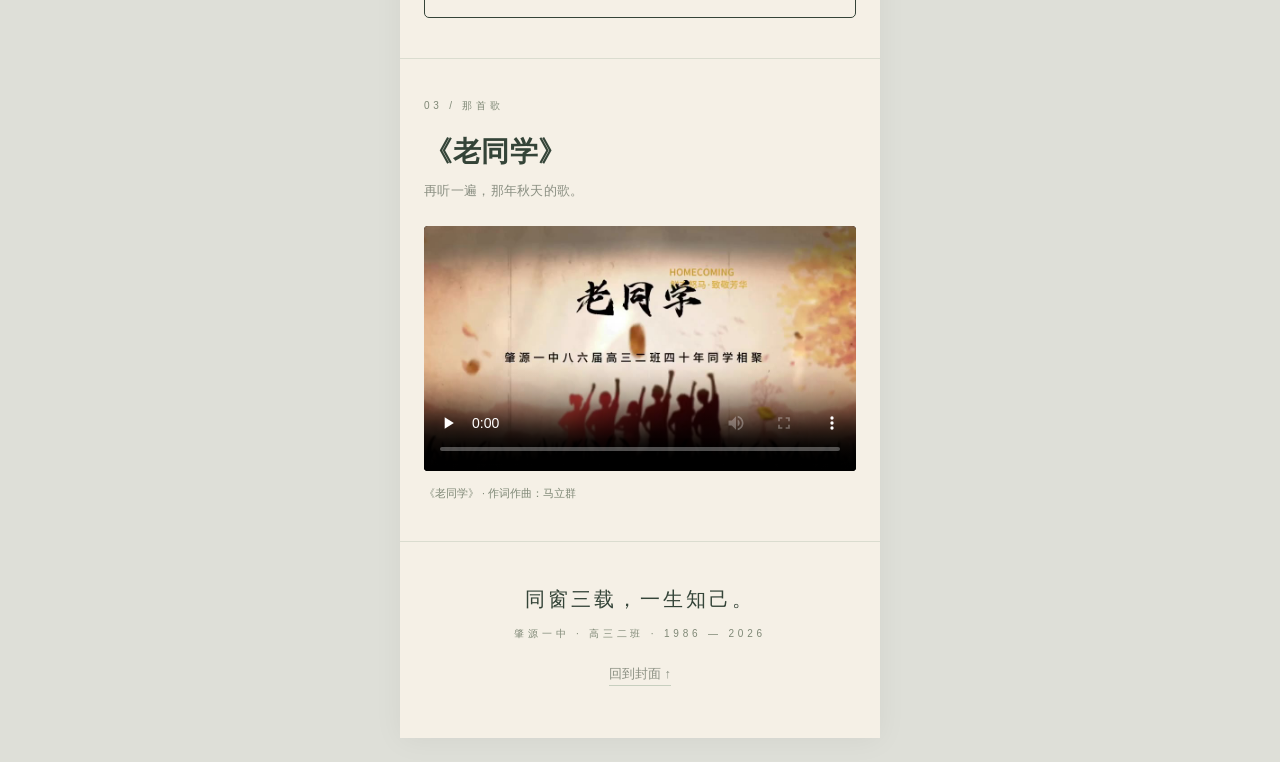
==== commit 49bc8ce4: "去掉七月生日分类" ====
--- a/index.html
+++ b/index.html
@@ -55,7 +55,6 @@
     <div class="tabs" role="tablist">
       <button class="on" data-f="all" type="button">全部</button>
       <button data-f="40" type="button">四十周年</button>
-      <button data-f="7" type="button">七月生日</button>
     </div>
     <div class="grid" id="grid">
       <figure class="card big" data-tag="40" data-i="0">
@@ -66,7 +65,7 @@
         <div class="im"><img src="assets/thumb/0265.jpg" data-full="assets/full/0265.jpg" alt="四十年后的合影" loading="eager" decoding="async"></div>
         <p>四十年后的合影</p>
       </figure>
-      <figure class="card" data-tag="7" data-i="2">
+      <figure class="card" data-tag="40" data-i="2">
         <div class="im"><img src="assets/thumb/0061.jpg" data-full="assets/full/0061.jpg" alt="一起走过的风景" loading="eager" decoding="async"></div>
         <p>一起走过的风景</p>
       </figure>
@@ -138,11 +137,11 @@
         <div class="im"><img src="assets/thumb/0529.jpg" data-full="assets/full/0529.jpg" alt="一声同学，一生情谊" loading="lazy" decoding="async"></div>
         <p>一声同学，一生情谊</p>
       </figure>
-      <figure class="card" data-tag="7" data-i="20">
+      <figure class="card" data-tag="40" data-i="20">
         <div class="im"><img src="assets/thumb/0063.jpg" data-full="assets/full/0063.jpg" alt="荷塘边，并肩站着" loading="lazy" decoding="async"></div>
         <p>荷塘边，并肩站着</p>
       </figure>
-      <figure class="card" data-tag="7" data-i="21">
+      <figure class="card" data-tag="40" data-i="21">
         <div class="im"><img src="assets/thumb/0069.jpg" data-full="assets/full/0069.jpg" alt="围坐一桌，像从前一样" loading="lazy" decoding="async"></div>
         <p>围坐一桌，像从前一样</p>
       </figure>
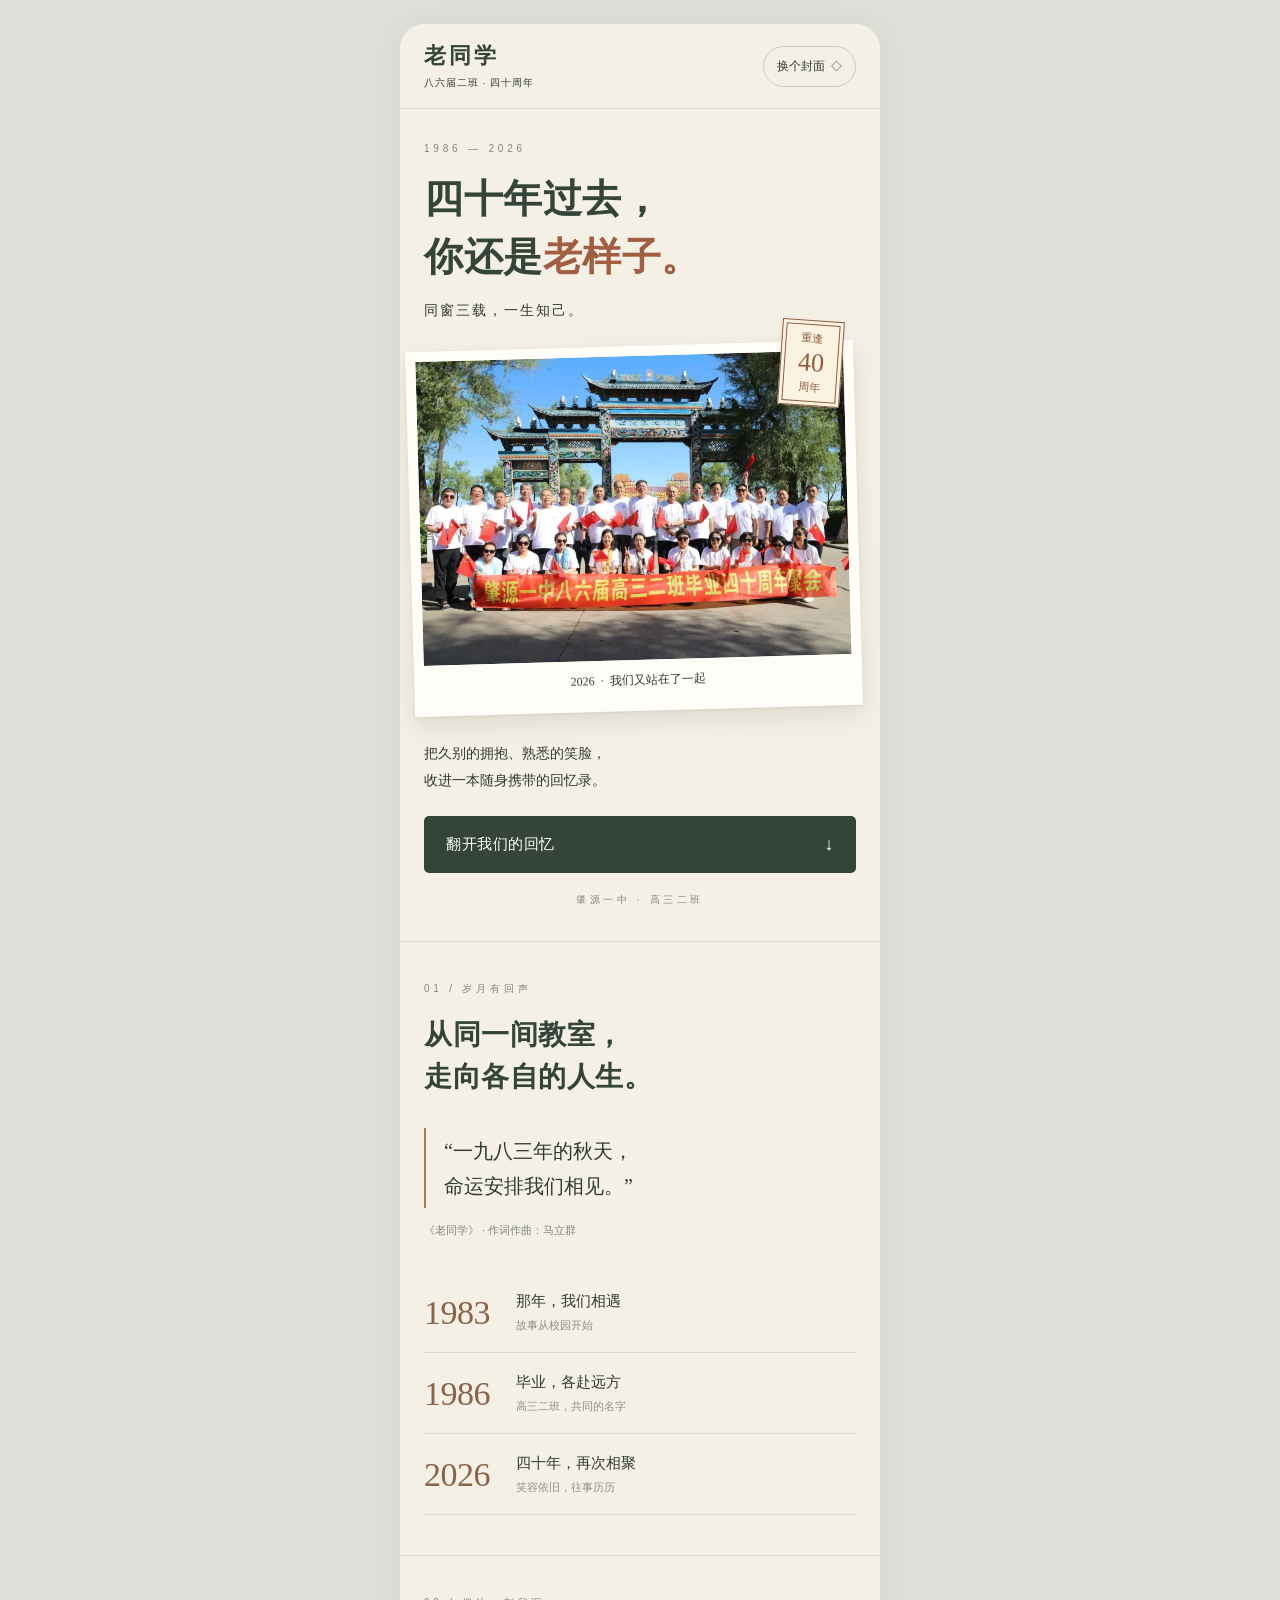
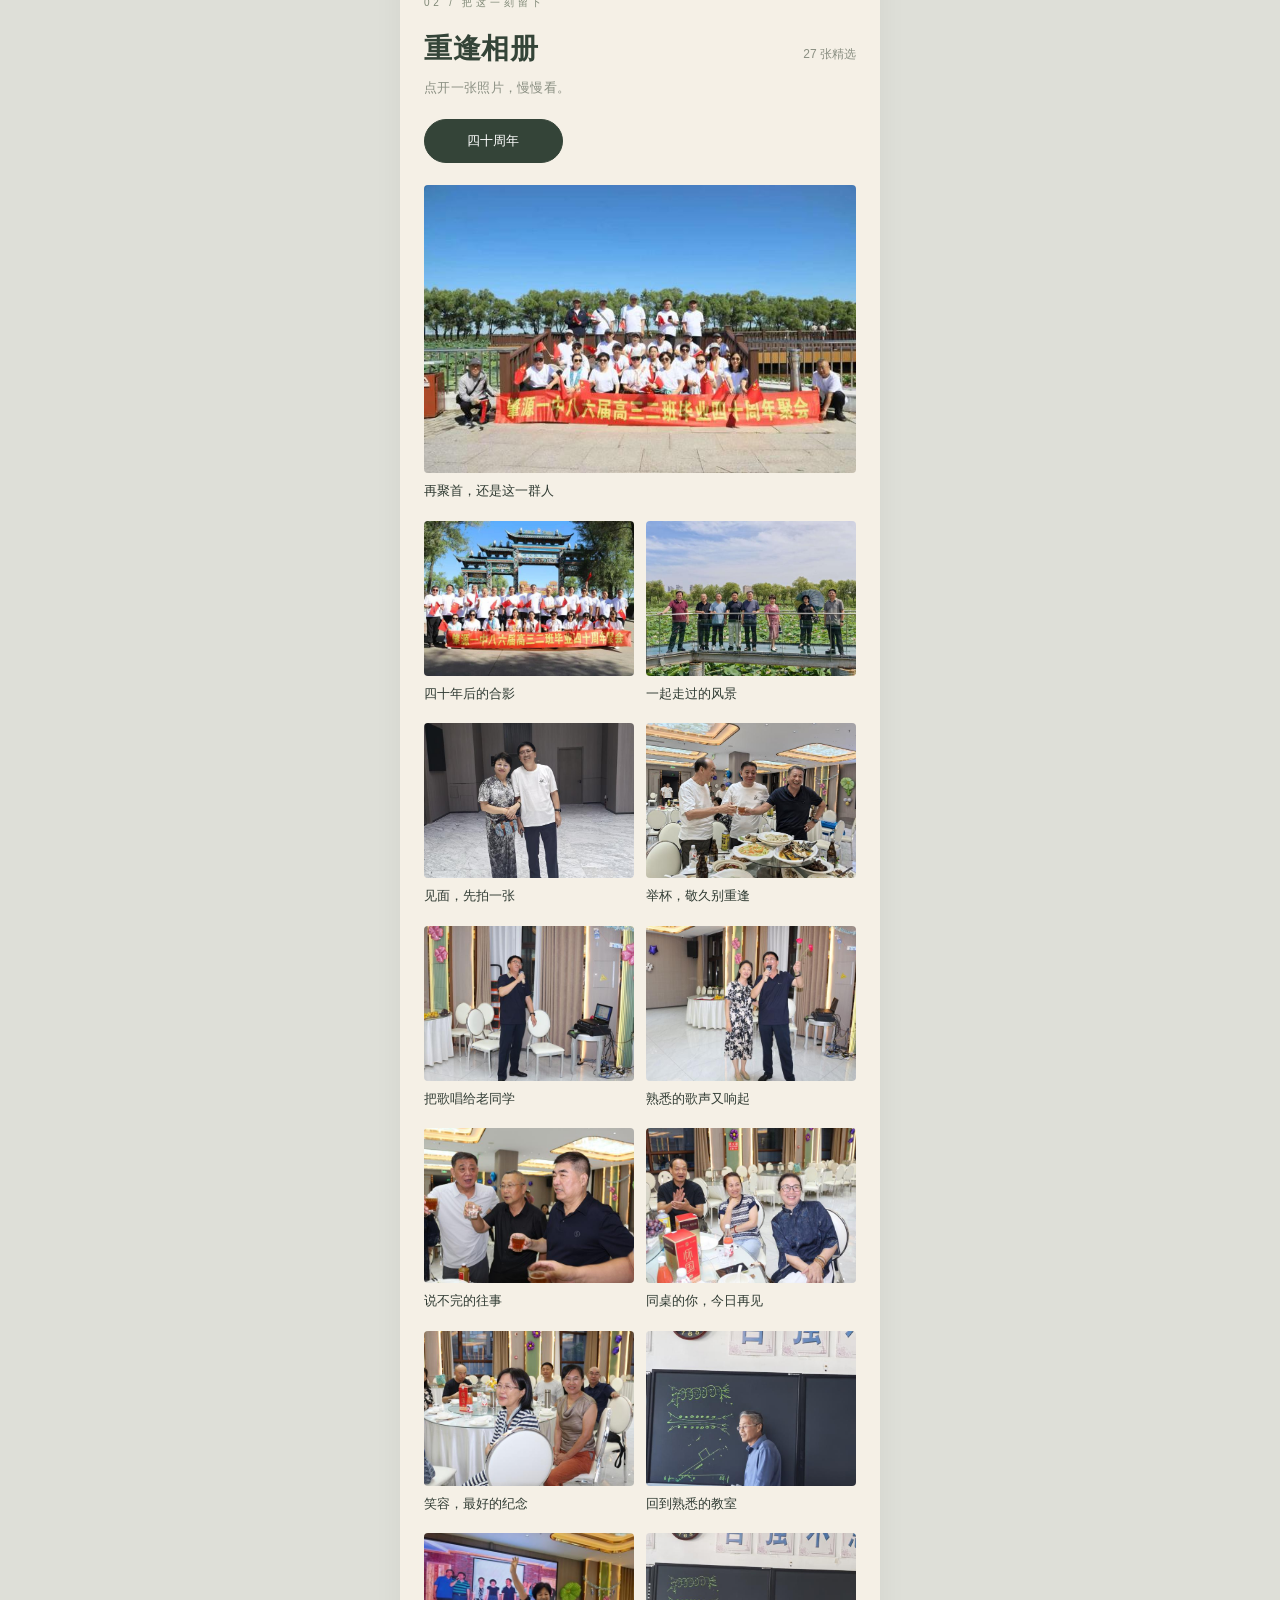
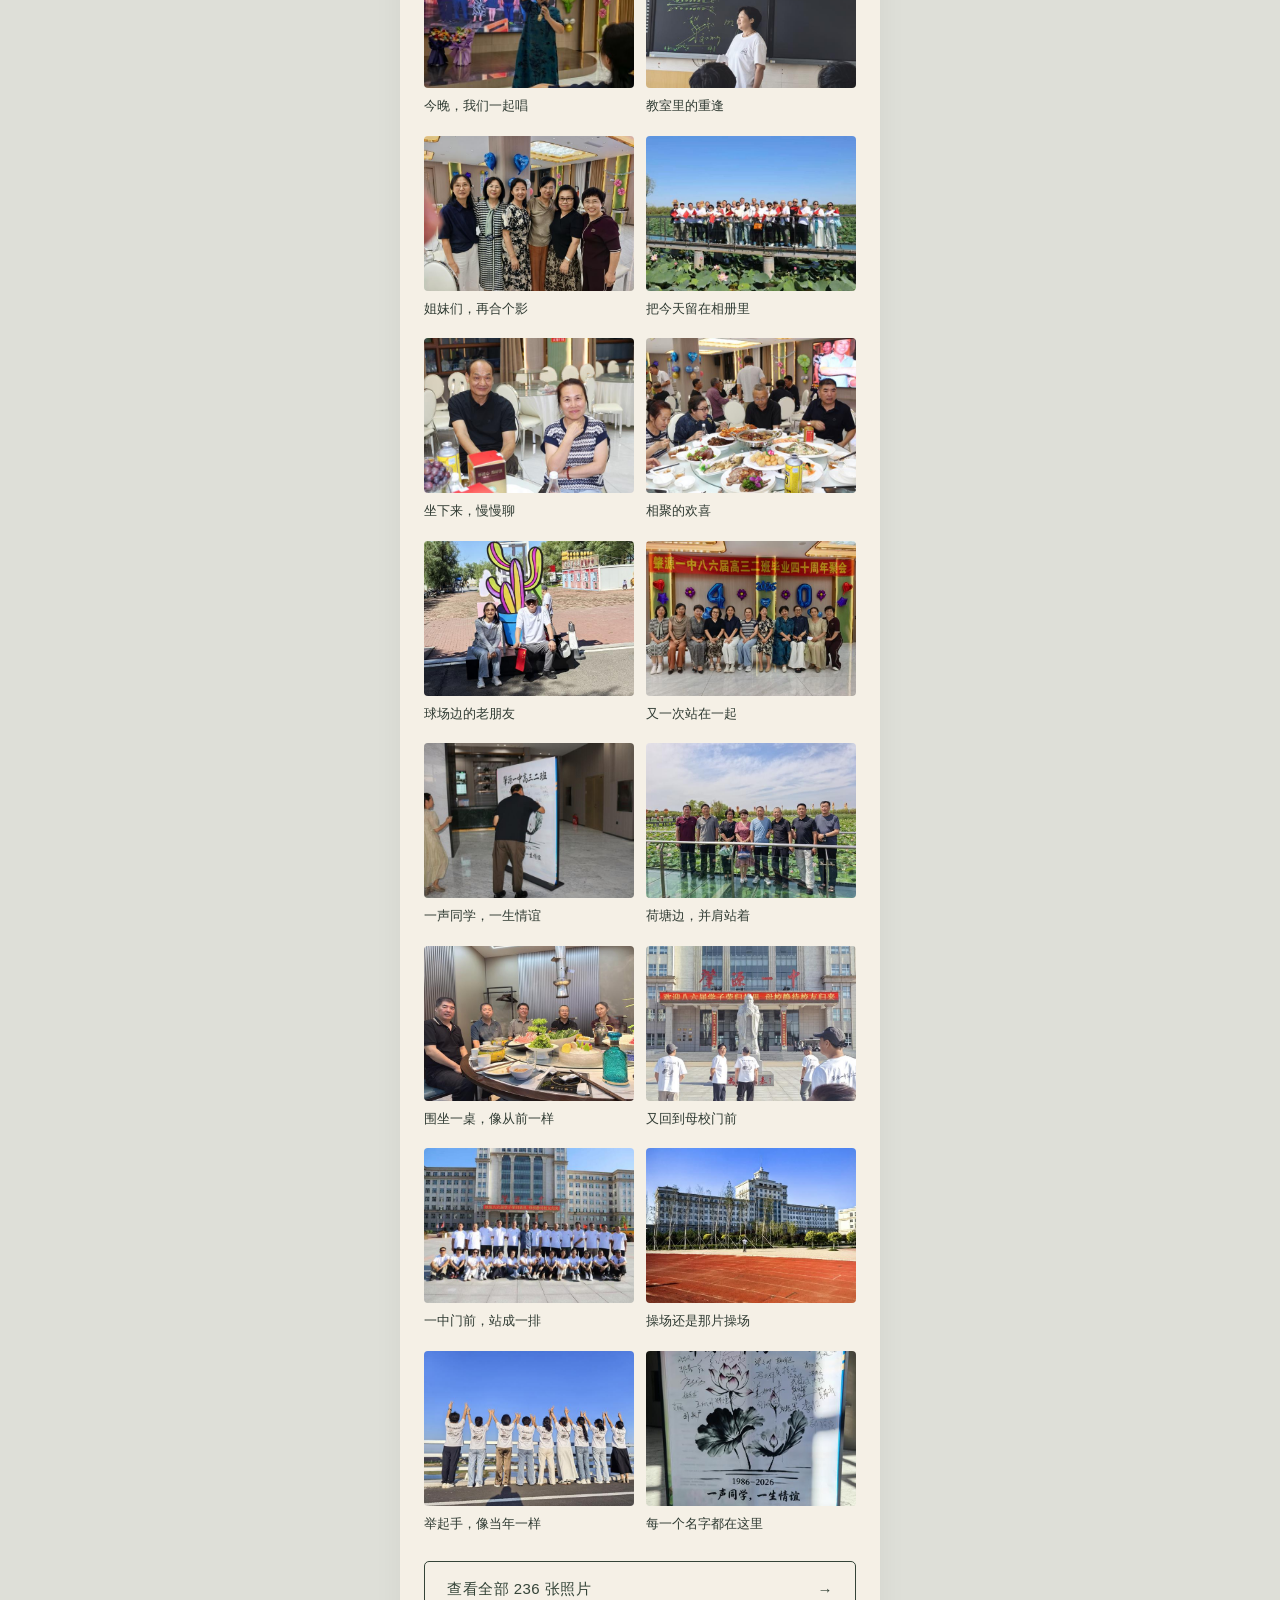
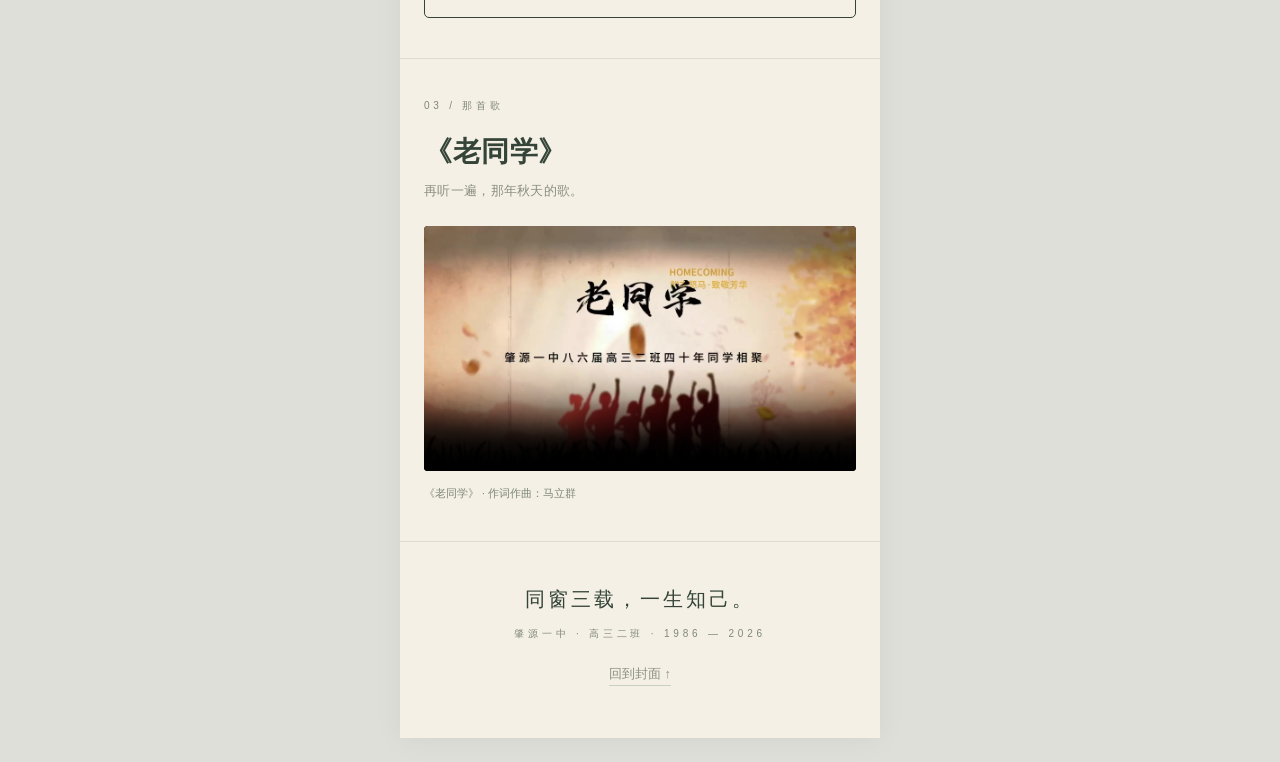
==== commit 54163de4: "只保留四十周年标签" ====
--- a/index.html
+++ b/index.html
@@ -53,8 +53,7 @@
     <div class="album-head"><h3>重逢相册</h3><span class="count" id="albumCount">27 张精选</span></div>
     <p class="sub">点开一张照片，慢慢看。</p>
     <div class="tabs" role="tablist">
-      <button class="on" data-f="all" type="button">全部</button>
-      <button data-f="40" type="button">四十周年</button>
+      <button class="on" data-f="40" type="button">四十周年</button>
     </div>
     <div class="grid" id="grid">
       <figure class="card big" data-tag="40" data-i="0">
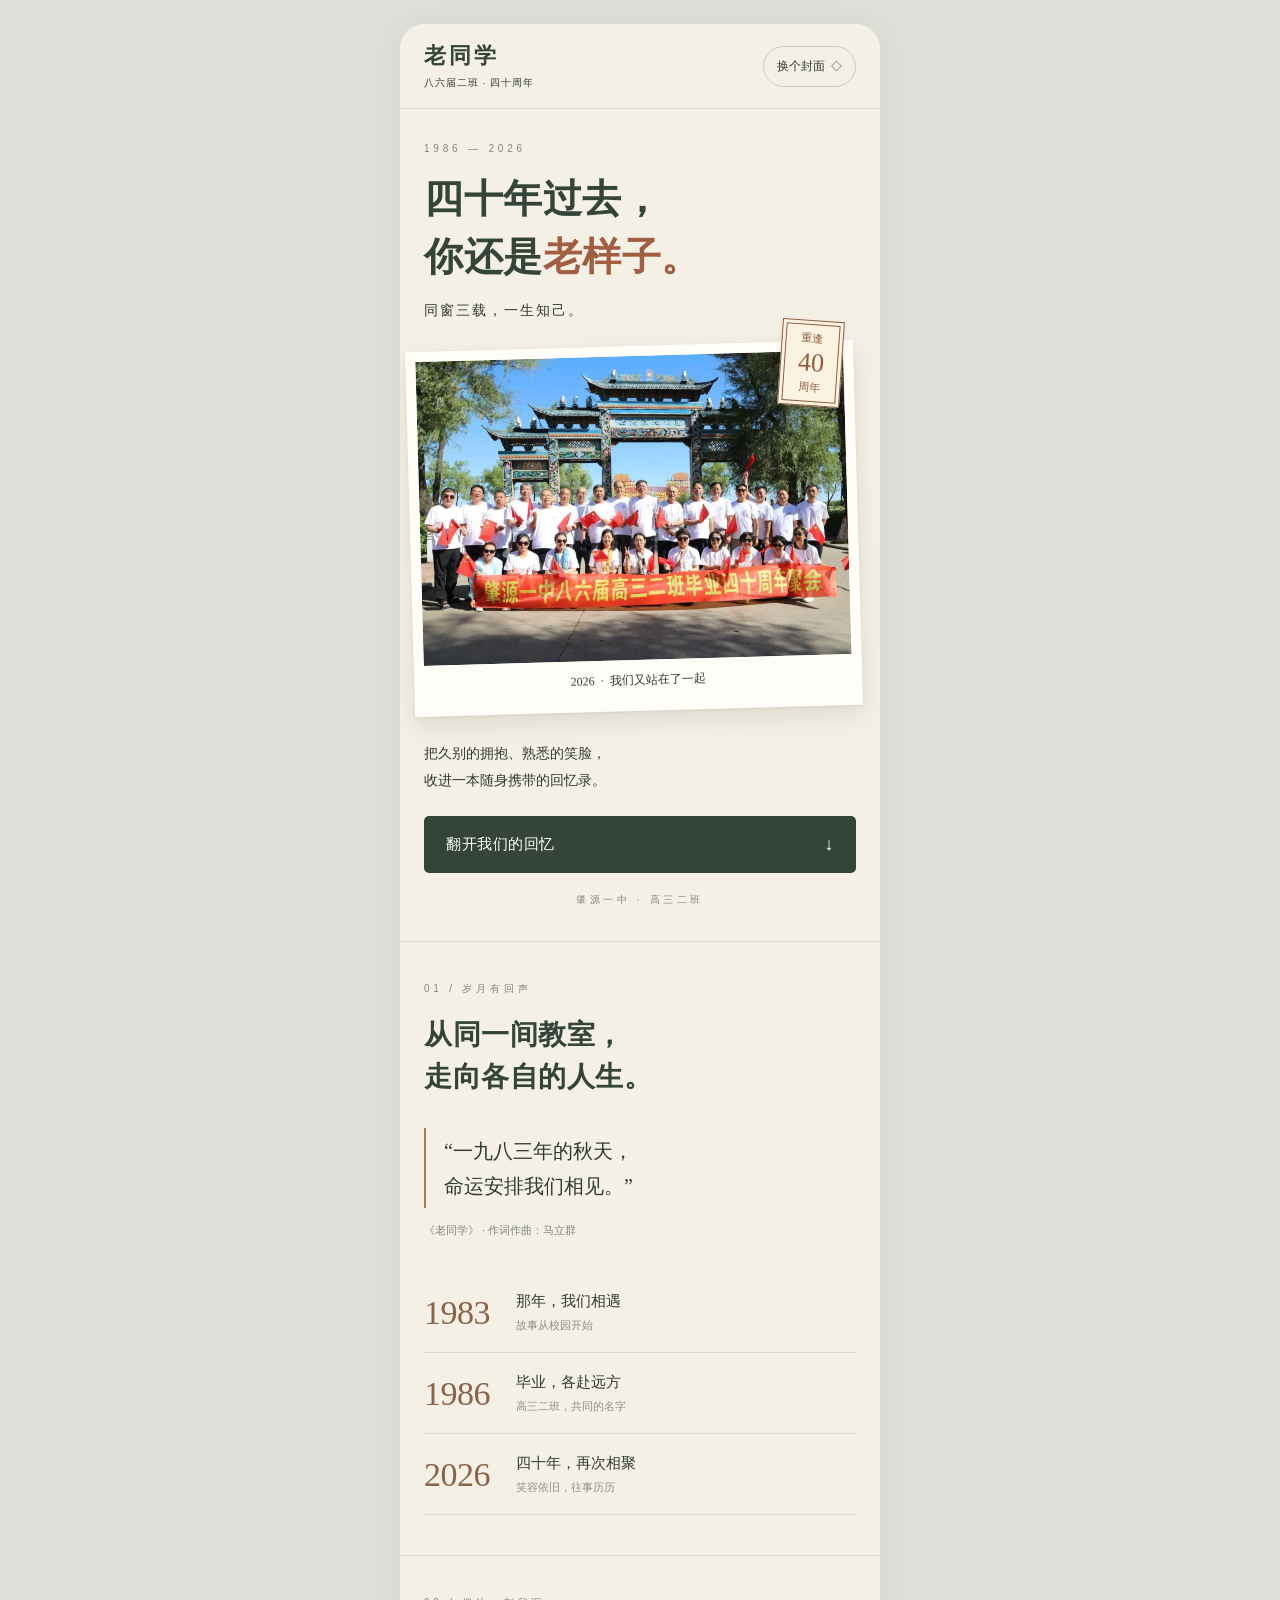
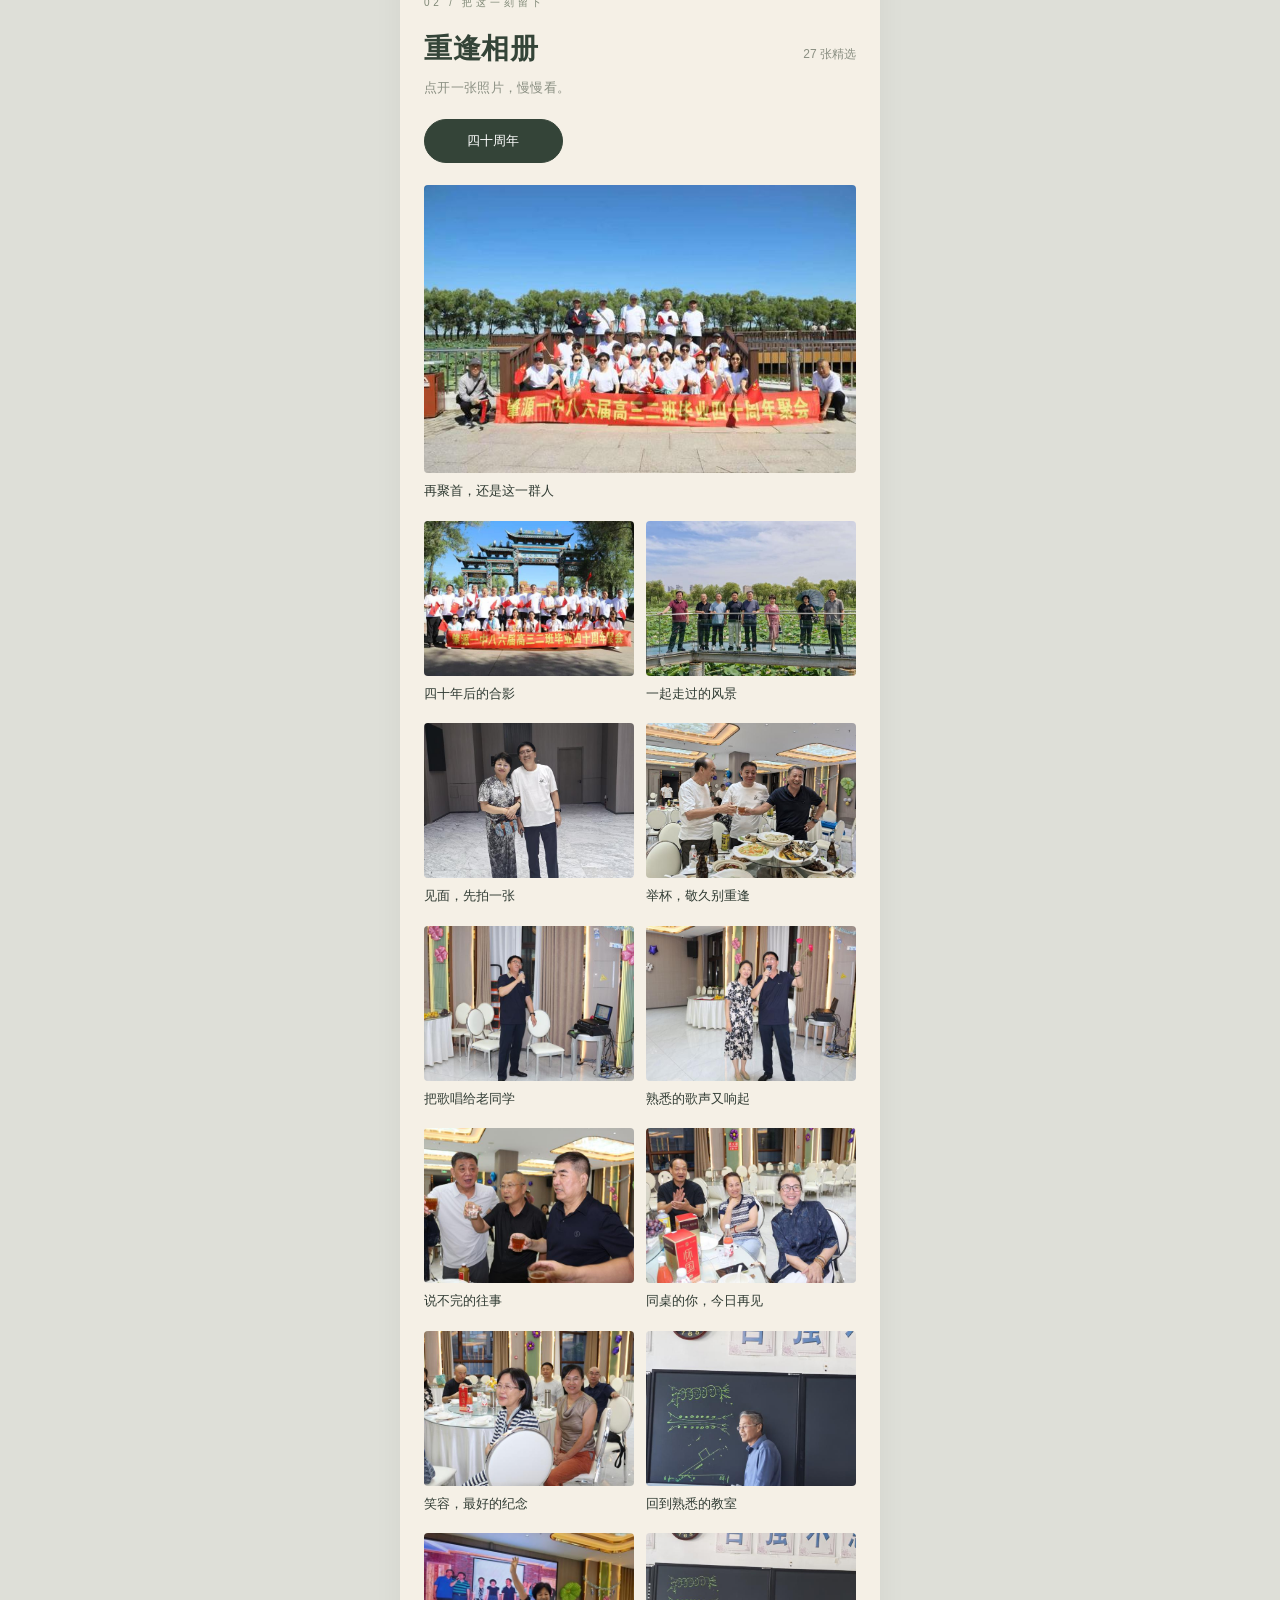
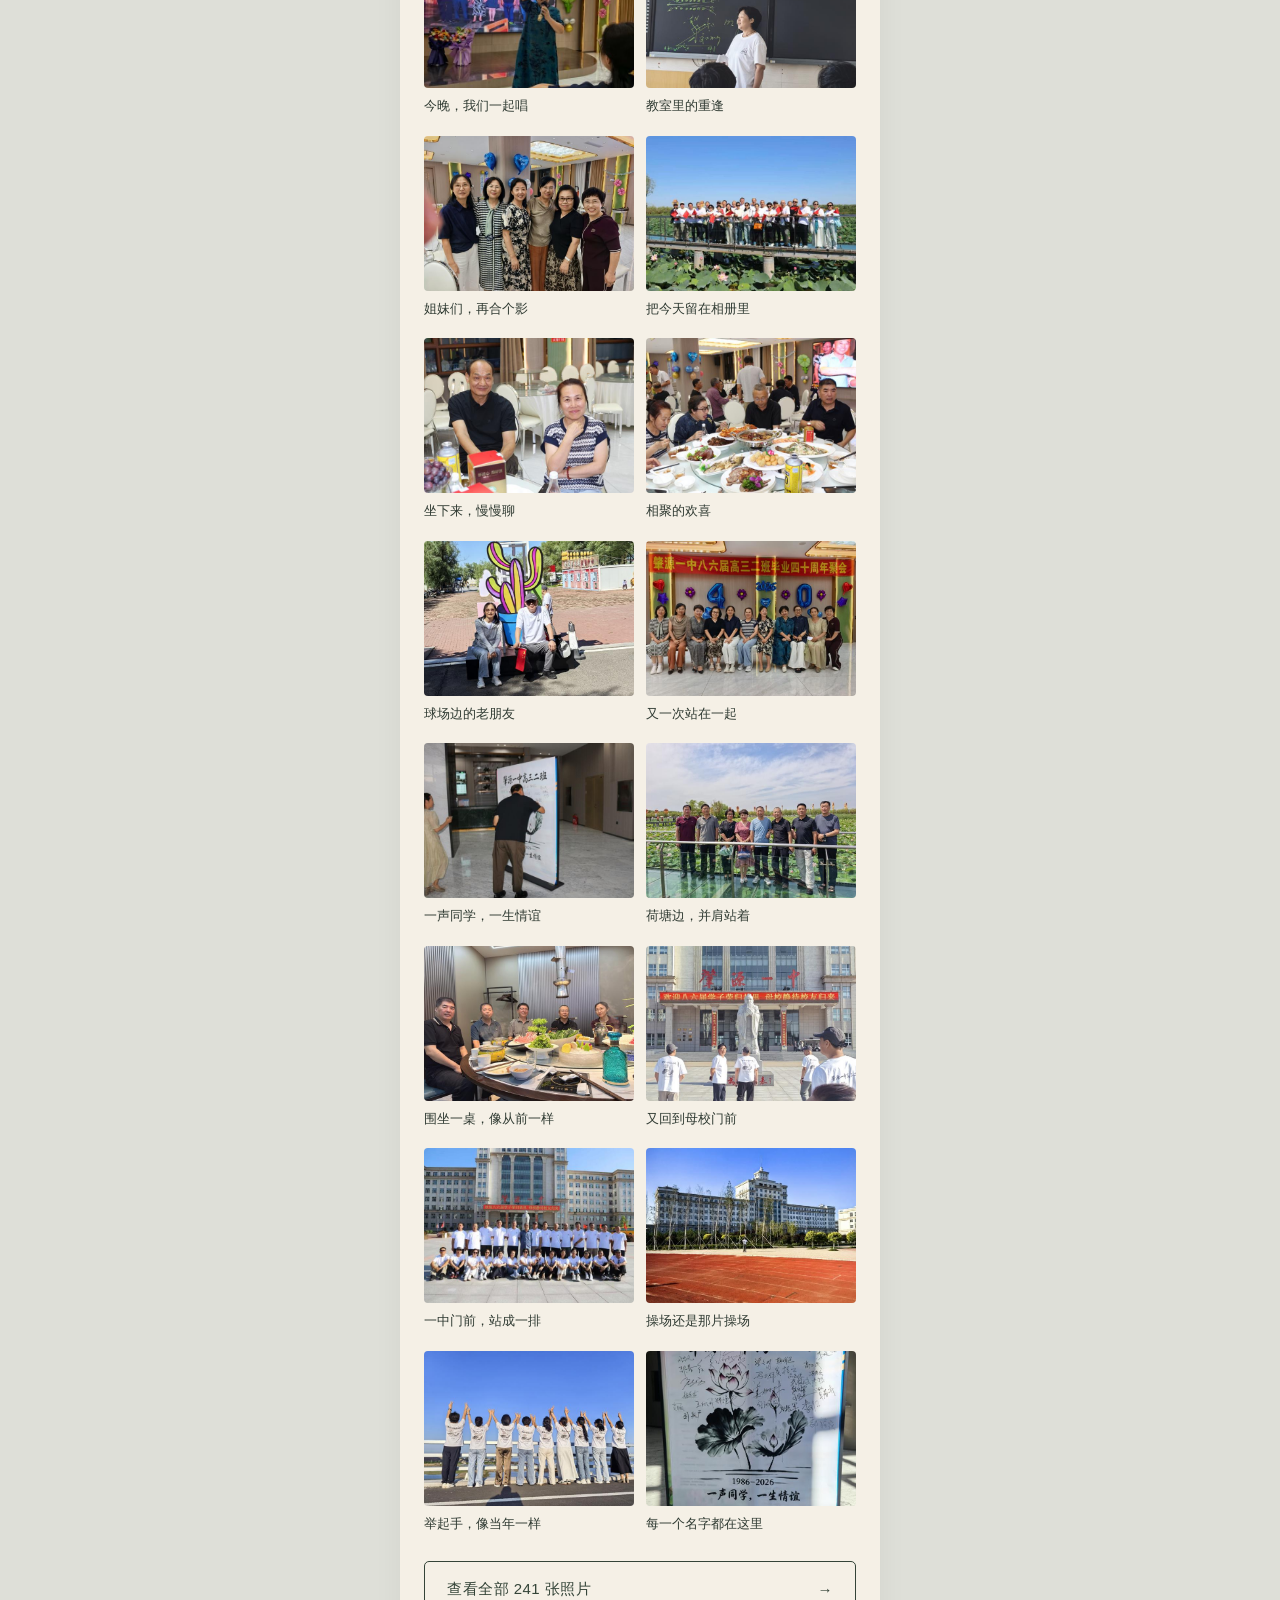
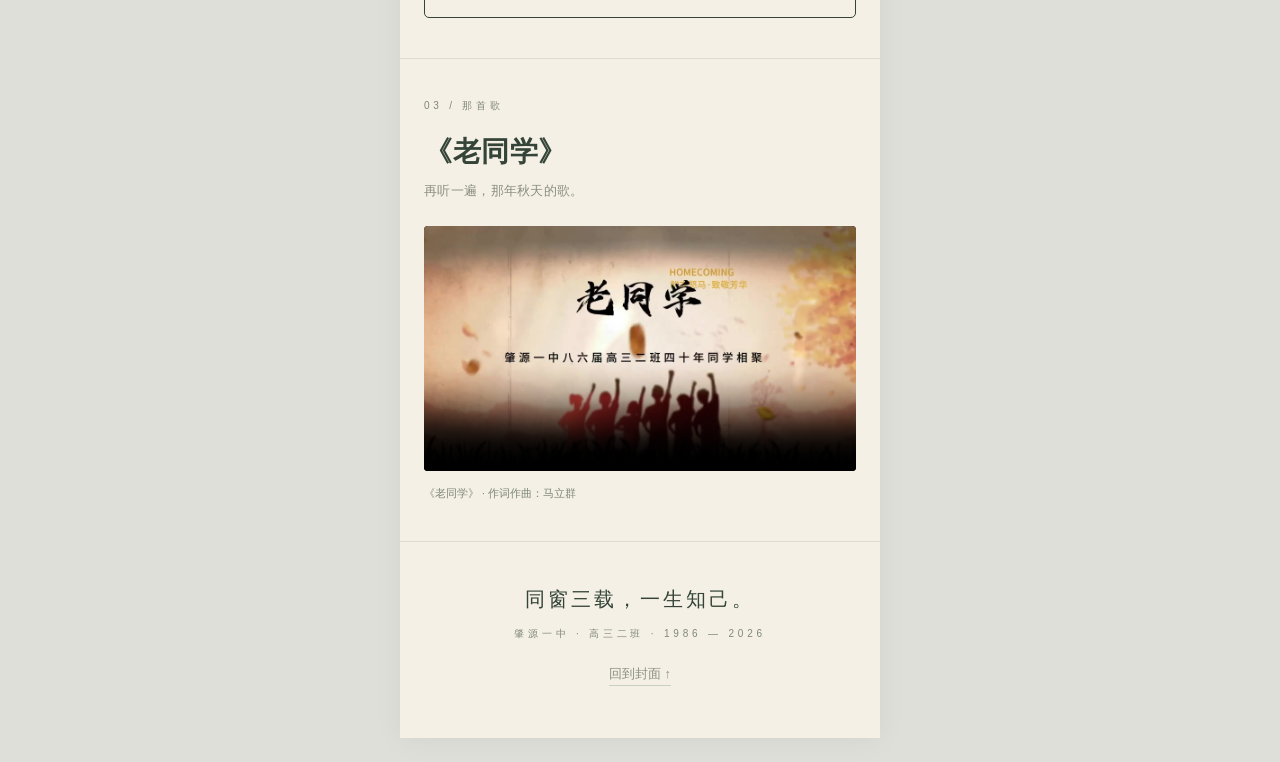
==== commit b09ac95e: "补入聚会照片文件夹中未上线的 5 张，相册共 241 张" ====
--- a/index.html
+++ b/index.html
@@ -165,7 +165,7 @@
         <p>每一个名字都在这里</p>
       </figure>
     </div>
-    <a class="more" href="gallery.html"><span>查看全部 236 张照片</span><span class="arr">→</span></a>
+    <a class="more" href="gallery.html"><span>查看全部 241 张照片</span><span class="arr">→</span></a>
   </section>
 
   <section class="sec" id="song">
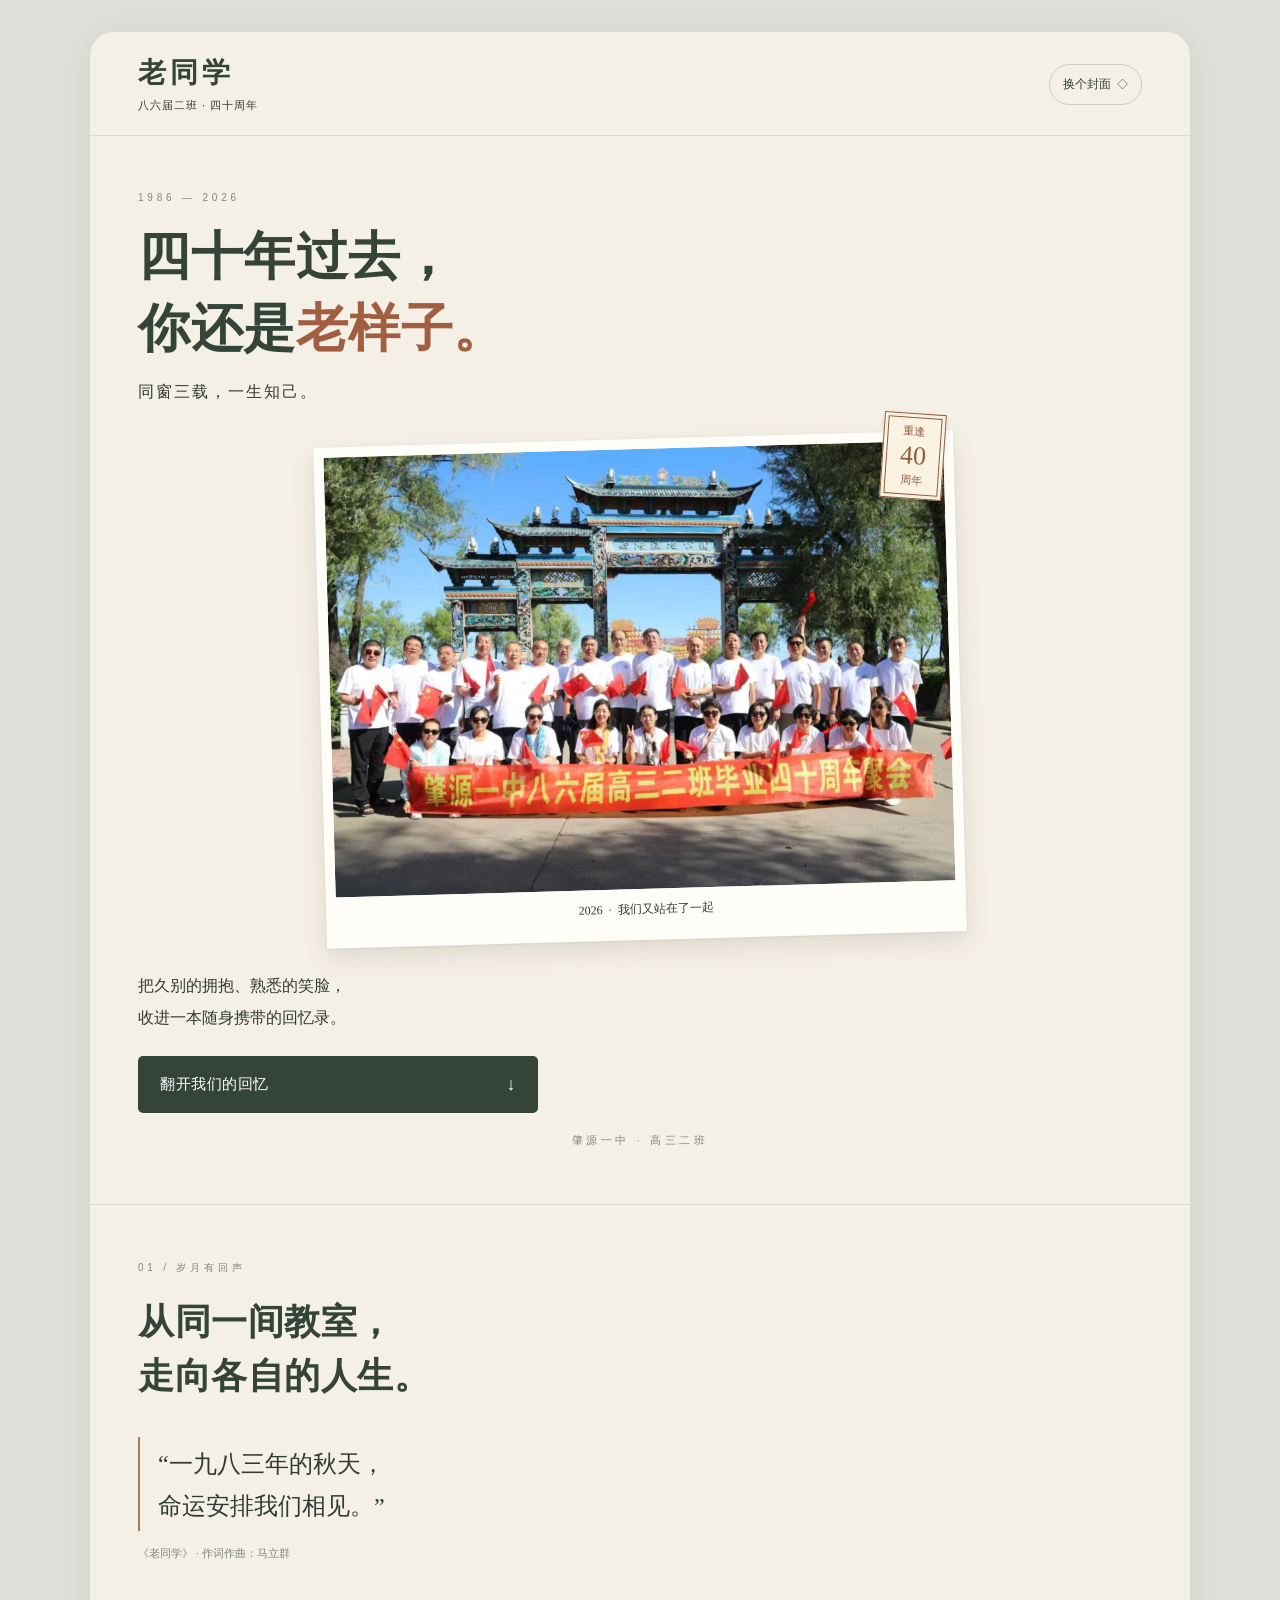
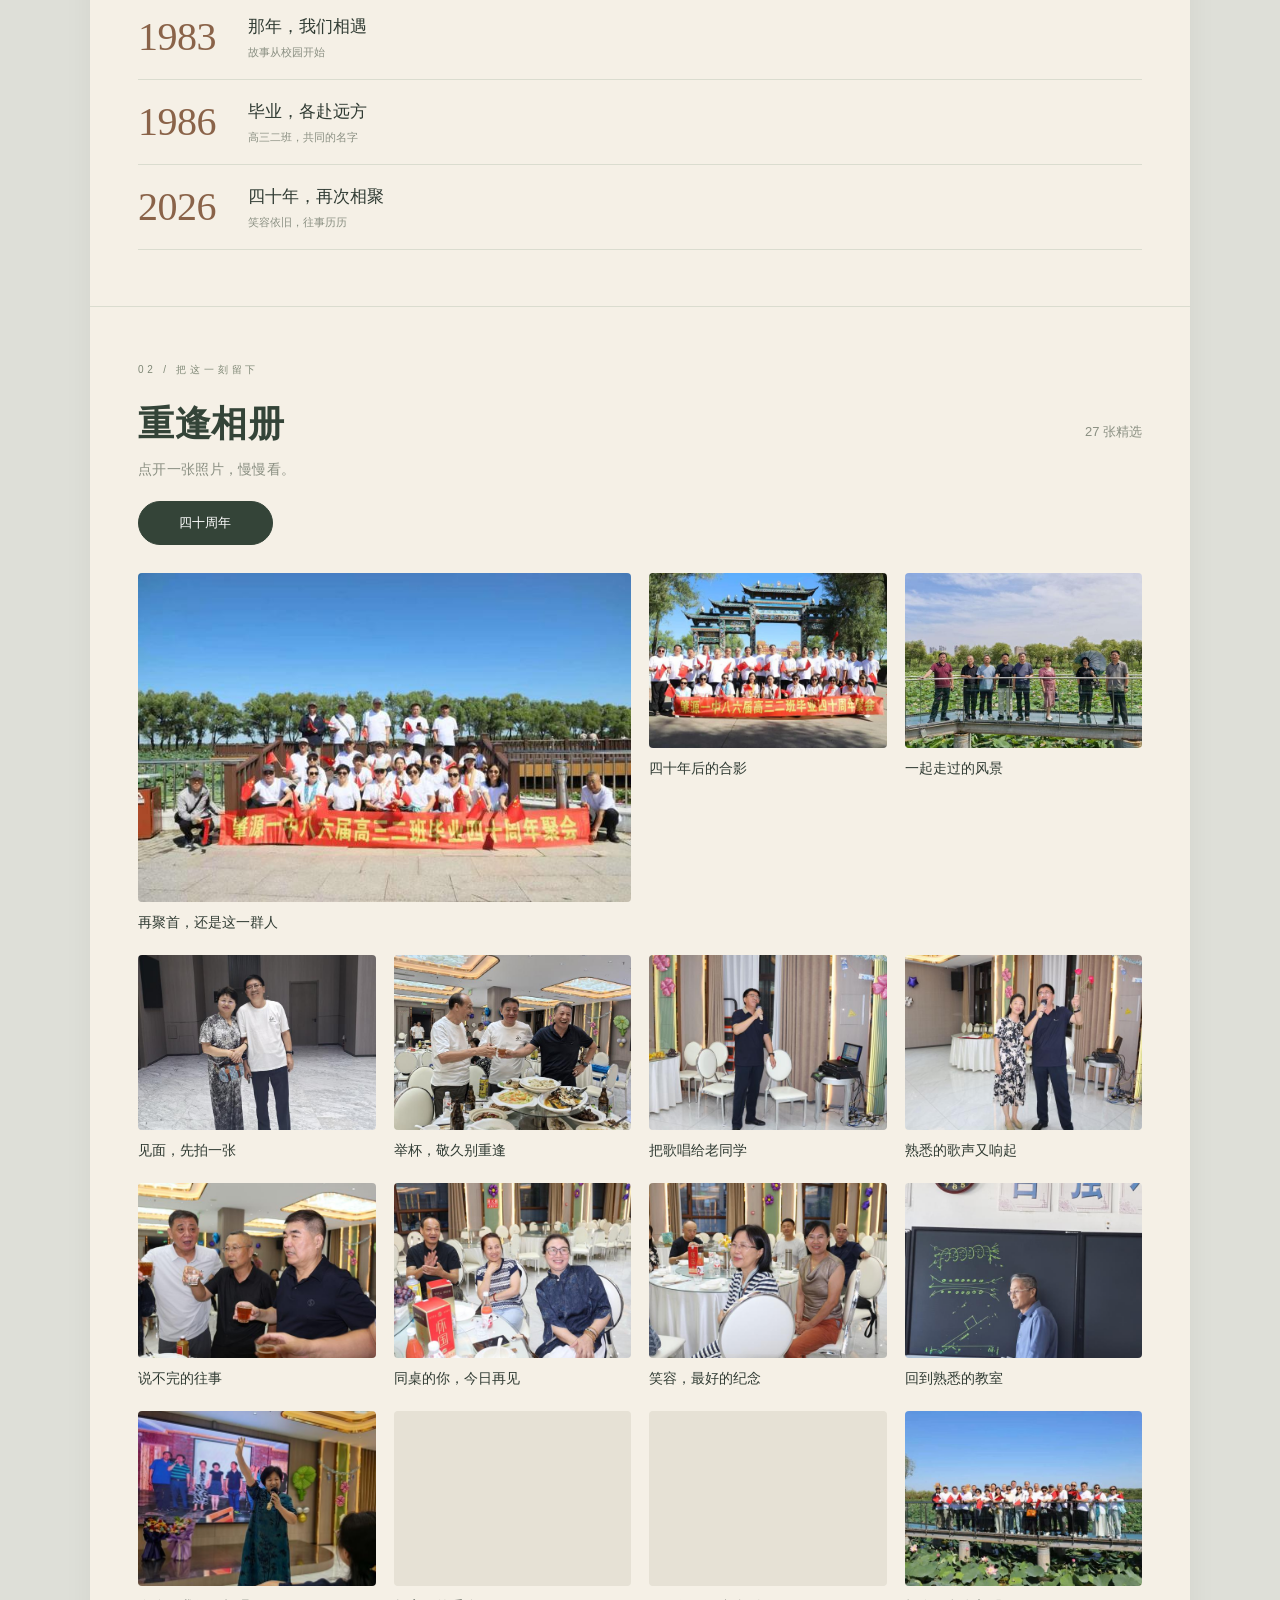
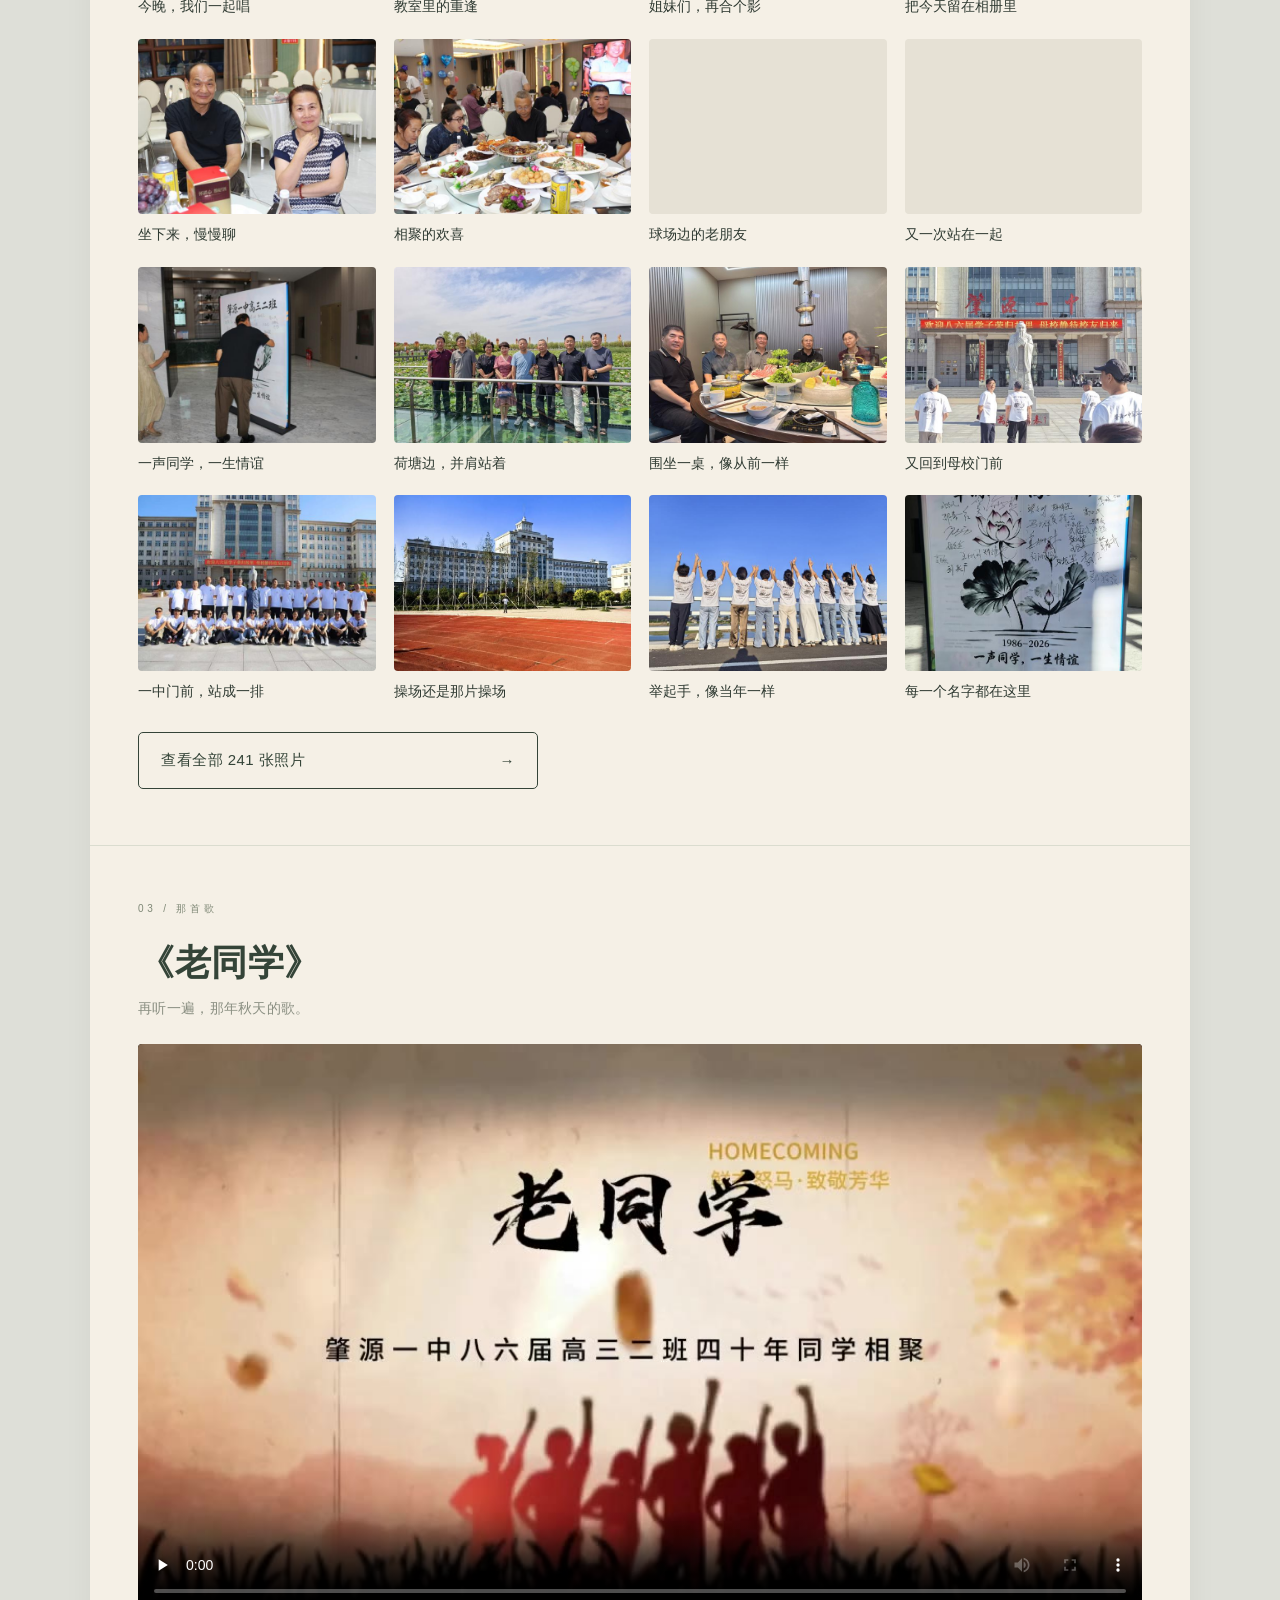
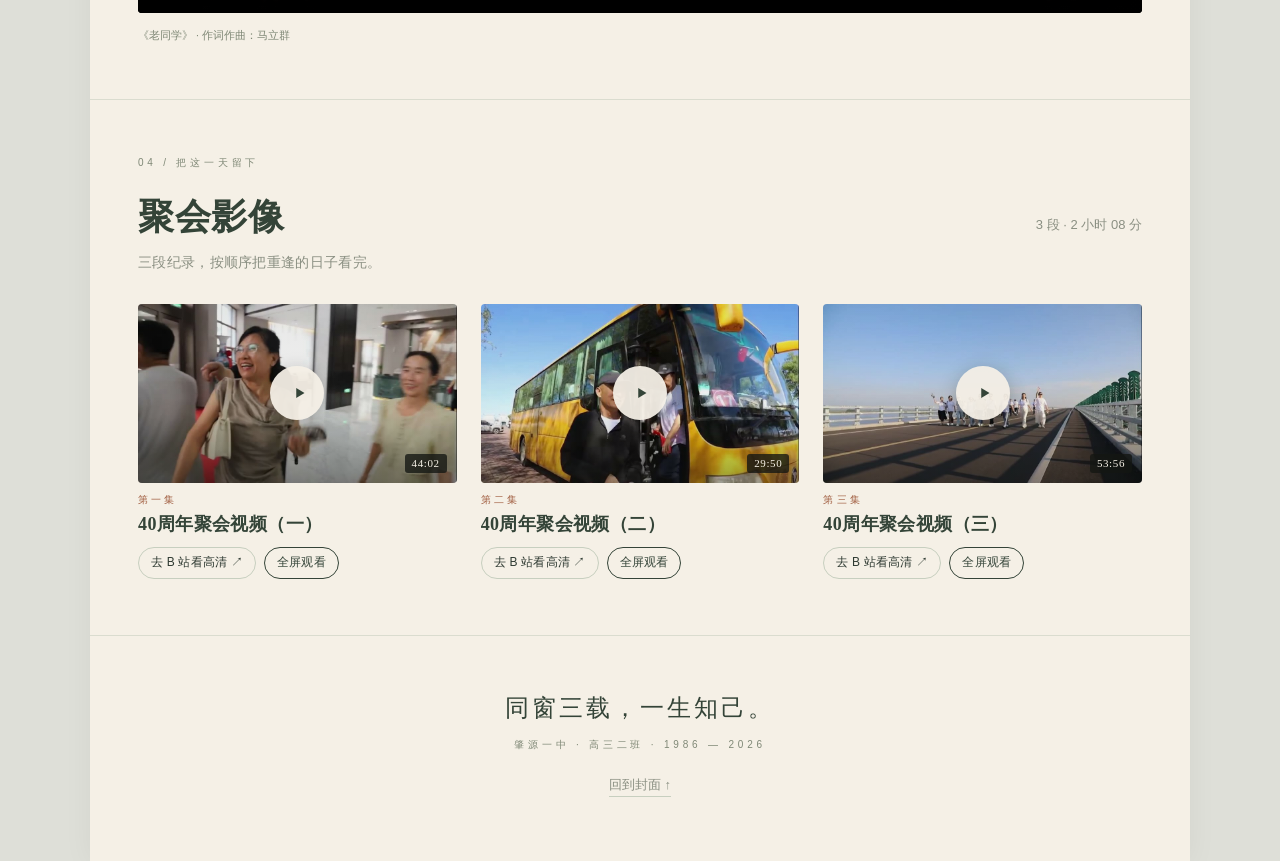
==== commit 8a701236: "将预览页正式上线为首页，/preview/ 跳转至首页" ====
--- a/index.html
+++ b/index.html
@@ -180,12 +180,83 @@
     <div class="credit">《老同学》 · 作词作曲：马立群</div>
   </section>
 
+
+  <section class="sec" id="films">
+    <div class="eyebrow">04 / 把这一天留下</div>
+    <div class="album-head"><h3>聚会影像</h3><span class="count">3 段 · 2 小时 08 分</span></div>
+    <p class="sub">三段纪录，按顺序把重逢的日子看完。</p>
+    <div class="films">
+      <article class="film" data-bvid="BV1MWsN6bEzf">
+        <div class="film-cover" role="button" tabindex="0" data-cover="assets/video/cover1.jpg" data-title="40周年聚会视频（一）" data-dur="44:02" data-play-label="播放第一集" aria-label="播放第一集">
+          <img src="assets/video/cover1.jpg" alt="40周年聚会视频（一）" decoding="async">
+          <span class="film-play" aria-hidden="true">
+            <span class="film-play-btn">
+              <svg viewBox="0 0 24 24" width="22" height="22"><path d="M9 6.5v11l9-5.5z" fill="currentColor"/></svg>
+            </span>
+          </span>
+          <span class="film-dur">44:02</span>
+        </div>
+        <div class="film-meta">
+          <span class="film-ep">第一集</span>
+          <h4>40周年聚会视频（一）</h4>
+          <div class="film-actions">
+            <a class="film-bl" href="https://www.bilibili.com/video/BV1MWsN6bEzf/" target="_blank" rel="noopener noreferrer">去 B 站看高清 ↗</a>
+            <button class="film-fs" type="button">全屏观看</button>
+          </div>
+        </div>
+      </article>
+      <article class="film" data-bvid="BV1MWsN6bEhK">
+        <div class="film-cover" role="button" tabindex="0" data-cover="assets/video/cover2.jpg" data-title="40周年聚会视频（二）" data-dur="29:50" data-play-label="播放第二集" aria-label="播放第二集">
+          <img src="assets/video/cover2.jpg" alt="40周年聚会视频（二）" decoding="async">
+          <span class="film-play" aria-hidden="true">
+            <span class="film-play-btn">
+              <svg viewBox="0 0 24 24" width="22" height="22"><path d="M9 6.5v11l9-5.5z" fill="currentColor"/></svg>
+            </span>
+          </span>
+          <span class="film-dur">29:50</span>
+        </div>
+        <div class="film-meta">
+          <span class="film-ep">第二集</span>
+          <h4>40周年聚会视频（二）</h4>
+          <div class="film-actions">
+            <a class="film-bl" href="https://www.bilibili.com/video/BV1MWsN6bEhK/" target="_blank" rel="noopener noreferrer">去 B 站看高清 ↗</a>
+            <button class="film-fs" type="button">全屏观看</button>
+          </div>
+        </div>
+      </article>
+      <article class="film" data-bvid="BV1bWsN6bErP">
+        <div class="film-cover" role="button" tabindex="0" data-cover="assets/video/cover3.jpg" data-title="40周年聚会视频（三）" data-dur="53:56" data-play-label="播放第三集" aria-label="播放第三集">
+          <img src="assets/video/cover3.jpg" alt="40周年聚会视频（三）" decoding="async">
+          <span class="film-play" aria-hidden="true">
+            <span class="film-play-btn">
+              <svg viewBox="0 0 24 24" width="22" height="22"><path d="M9 6.5v11l9-5.5z" fill="currentColor"/></svg>
+            </span>
+          </span>
+          <span class="film-dur">53:56</span>
+        </div>
+        <div class="film-meta">
+          <span class="film-ep">第三集</span>
+          <h4>40周年聚会视频（三）</h4>
+          <div class="film-actions">
+            <a class="film-bl" href="https://www.bilibili.com/video/BV1bWsN6bErP/" target="_blank" rel="noopener noreferrer">去 B 站看高清 ↗</a>
+            <button class="film-fs" type="button">全屏观看</button>
+          </div>
+        </div>
+      </article>
+    </div>
+  </section>
+
   <footer class="foot">
     <div class="t">同窗三载，一生知己。</div>
     <div class="eyebrow">肇源一中 · 高三二班 · 1986 — 2026</div>
     <a class="totop" href="#home">回到封面 ↑</a>
   </footer>
 </main>
+
+<div class="film-overlay" id="filmOverlay" hidden aria-hidden="true">
+  <button class="film-overlay-close" type="button" aria-label="关闭全屏">✕</button>
+  <div class="film-overlay-stage" id="filmOverlayStage"></div>
+</div>
 
 <script src="assets/lightbox.js"></script>
 <script>
@@ -212,6 +283,187 @@
     Lightbox.open(list,vis.indexOf(c));
   });});
   // only one video
+  // reunion films: tap cover -> Bilibili iframe; 全屏观看 uses a site overlay
+  (function(){
+    var covers = document.querySelectorAll('#films .film-cover');
+    var overlay = document.getElementById('filmOverlay');
+    var stage = document.getElementById('filmOverlayStage');
+    var closeBtn = overlay && overlay.querySelector('.film-overlay-close');
+    var overlayOpen = false;
+    var overlayFilm = null;
+    var savedScroll = 0;
+
+    function playerSrc(bvid){
+      return 'https://player.bilibili.com/player.html?isOutside=true&bvid='+encodeURIComponent(bvid)+'&page=1&autoplay=1&high_quality=1&danmaku=0';
+    }
+    function iframeHTML(bvid, title){
+      return '<iframe src="'+playerSrc(bvid)+'" allowfullscreen="true" webkitallowfullscreen="true" mozallowfullscreen="true" scrolling="no" frameborder="0" referrerpolicy="strict-origin-when-cross-origin" allow="autoplay; fullscreen; picture-in-picture; encrypted-media" title="'+(title||'')+'"></iframe>';
+    }
+    function posterHTML(el){
+      var src = el.getAttribute('data-cover');
+      var title = el.getAttribute('data-title') || '';
+      var dur = el.getAttribute('data-dur') || '';
+      return '<img src="'+src+'" alt="'+title+'" decoding="async">'
+        + '<span class="film-play" aria-hidden="true"><span class="film-play-btn">'
+        + '<svg viewBox="0 0 24 24" width="22" height="22"><path d="M9 6.5v11l9-5.5z" fill="currentColor"/></svg>'
+        + '</span></span>'
+        + '<span class="film-dur">'+dur+'</span>';
+    }
+    function anyPlaying(){
+      return document.querySelector('#films .film-cover.playing');
+    }
+    function syncPlayingClass(){
+      document.body.classList.toggle('film-playing', !!anyPlaying() || overlayOpen);
+    }
+    function stop(el){
+      if(!el.classList.contains('playing')) return;
+      el.classList.remove('playing');
+      el.innerHTML = posterHTML(el);
+      el.setAttribute('role','button');
+      el.setAttribute('tabindex','0');
+      el.setAttribute('aria-label', el.getAttribute('data-play-label') || '播放');
+    }
+    function pauseSong(){
+      var song = document.querySelector('#song video');
+      if(song && !song.paused) try{ song.pause(); }catch(e){}
+    }
+    function stopAll(){
+      covers.forEach(stop);
+      pauseSong();
+      syncPlayingClass();
+    }
+    function play(el){
+      if(el.classList.contains('playing')) return;
+      stopAll();
+      var film = el.closest('.film');
+      var bvid = film && film.getAttribute('data-bvid');
+      if(!bvid) return;
+      el.classList.add('playing');
+      el.removeAttribute('role');
+      el.removeAttribute('tabindex');
+      el.removeAttribute('aria-label');
+      el.innerHTML = iframeHTML(bvid, el.getAttribute('data-title')||'');
+      syncPlayingClass();
+    }
+    function sizeStage(){
+      if(!stage) return;
+      var iframe = stage.querySelector('iframe');
+      if(!iframe) return;
+      var w = stage.clientWidth, h = stage.clientHeight;
+      if(!w || !h) return;
+      var iw, ih;
+      if(w / h > 16/9){ ih = h; iw = h * 16/9; }
+      else { iw = w; ih = w * 9/16; }
+      iframe.style.width = Math.round(iw) + 'px';
+      iframe.style.height = Math.round(ih) + 'px';
+    }
+    function isNativeFs(){
+      return document.fullscreenElement || document.webkitFullscreenElement;
+    }
+    function requestFs(el){
+      var fn = el.requestFullscreen || el.webkitRequestFullscreen || el.webkitRequestFullScreen;
+      if(!fn) return;
+      try{
+        var p = fn.call(el);
+        if(p && p.catch) p.catch(function(){});
+      }catch(e){}
+    }
+    function exitFs(){
+      if(!isNativeFs()) return;
+      var fn = document.exitFullscreen || document.webkitExitFullscreen;
+      if(!fn) return;
+      try{
+        var p = fn.call(document);
+        if(p && p.catch) p.catch(function(){});
+      }catch(e){}
+    }
+    function lockScroll(){
+      savedScroll = window.scrollY || window.pageYOffset || 0;
+      document.body.classList.add('film-fs-open','noscroll');
+      document.body.style.position = 'fixed';
+      document.body.style.top = '-' + savedScroll + 'px';
+      document.body.style.left = '0';
+      document.body.style.right = '0';
+      document.body.style.width = '100%';
+    }
+    function unlockScroll(){
+      document.body.classList.remove('film-fs-open','noscroll');
+      document.body.style.position = '';
+      document.body.style.top = '';
+      document.body.style.left = '';
+      document.body.style.right = '';
+      document.body.style.width = '';
+      window.scrollTo(0, savedScroll);
+    }
+    function closeOverlay(){
+      if(!overlayOpen) return;
+      overlayOpen = false;
+      var film = overlayFilm;
+      overlayFilm = null;
+      exitFs();
+      if(stage) stage.innerHTML = '';
+      if(overlay){
+        overlay.hidden = true;
+        overlay.setAttribute('aria-hidden','true');
+        overlay.classList.remove('open');
+      }
+      unlockScroll();
+      if(film){
+        var cover = film.querySelector('.film-cover');
+        if(cover && !cover.classList.contains('playing')) play(cover);
+      }
+      syncPlayingClass();
+    }
+    function openOverlay(film){
+      if(!film || !overlay) return;
+      var bvid = film.getAttribute('data-bvid');
+      var cover = film.querySelector('.film-cover');
+      var title = (cover && cover.getAttribute('data-title')) || '';
+      if(!bvid) return;
+      pauseSong();
+      // only one player: clear inline iframe first
+      covers.forEach(function(el){
+        if(el.classList.contains('playing')) stop(el);
+      });
+      overlayFilm = film;
+      overlayOpen = true;
+      stage.innerHTML = iframeHTML(bvid, title);
+      overlay.hidden = false;
+      overlay.setAttribute('aria-hidden','false');
+      overlay.classList.add('open');
+      lockScroll();
+      syncPlayingClass();
+      sizeStage();
+      requestAnimationFrame(function(){ sizeStage(); requestFs(overlay); });
+      if(closeBtn) try{ closeBtn.focus(); }catch(e){}
+    }
+
+    covers.forEach(function(el){
+      el.addEventListener('click', function(){ play(el); });
+      el.addEventListener('keydown', function(e){
+        if(e.key==='Enter' || e.key===' '){ e.preventDefault(); play(el); }
+      });
+    });
+    document.querySelectorAll('#films .film-fs').forEach(function(btn){
+      btn.addEventListener('click', function(){
+        var film = btn.closest('.film');
+        if(film) openOverlay(film);
+      });
+    });
+    if(closeBtn) closeBtn.addEventListener('click', function(){ closeOverlay(); });
+    document.addEventListener('keydown', function(e){
+      if(e.key==='Escape' && overlayOpen){ e.preventDefault(); closeOverlay(); }
+    });
+    function onFsChange(){
+      if(overlayOpen && !isNativeFs()){
+        closeOverlay();
+      }
+    }
+    document.addEventListener('fullscreenchange', onFsChange);
+    document.addEventListener('webkitfullscreenchange', onFsChange);
+    window.addEventListener('resize', function(){ if(overlayOpen) sizeStage(); });
+    window.addEventListener('orientationchange', function(){ setTimeout(sizeStage, 80); });
+  })();
 })();
 </script>
 </body>
--- a/assets/style.css
+++ b/assets/style.css
@@ -111,3 +111,83 @@
 .lb-prev{left:4px}.lb-next{right:4px}
 @media (hover:none){.lb-nav{display:none}}
 body.noscroll{overflow:hidden}
+
+
+/* films (reunion videos) */
+.films{margin-top:26px;display:flex;flex-direction:column;gap:26px}
+.film-cover{position:relative;aspect-ratio:16/9;border-radius:4px;overflow:hidden;background:#222;cursor:pointer}
+.film-cover img{width:100%;height:100%;object-fit:cover;display:block}
+.film-cover::after{content:"";position:absolute;inset:0;background:linear-gradient(to top,rgba(20,22,18,.42) 0%,rgba(20,22,18,.06) 38%,rgba(20,22,18,.10) 100%);pointer-events:none}
+.film-play{position:absolute;inset:0;display:flex;align-items:center;justify-content:center;z-index:1;pointer-events:none}
+.film-play-btn{width:54px;height:54px;border-radius:50%;background:rgba(245,240,230,.94);color:var(--ink);box-shadow:0 4px 18px rgba(40,36,24,.28);display:flex;align-items:center;justify-content:center;padding-left:3px}
+.film-play-btn svg{display:block}
+.film-dur{position:absolute;right:10px;bottom:10px;z-index:2;background:rgba(20,22,18,.78);color:#f5f0e6;font-family:var(--num);font-size:11px;letter-spacing:.6px;padding:3px 7px;border-radius:3px;line-height:1.2;pointer-events:none}
+.film-meta{padding:12px 0 0}
+.film-ep{display:block;font-size:10px;letter-spacing:3.2px;color:var(--rust);line-height:1}
+.film-meta h4{font-family:var(--serif);font-weight:600;font-size:17px;color:var(--ink);margin-top:7px;letter-spacing:.4px;line-height:1.4}
+.film-actions{display:flex;flex-wrap:wrap;gap:8px;margin-top:10px}
+.film-bl,.film-fs{display:inline-flex;align-items:center;height:32px;padding:0 12px;font-size:12px;color:var(--ink2);border:1.5px solid var(--tab);border-radius:999px;letter-spacing:.2px;background:none}
+.film-fs{color:var(--ink);border-color:var(--ink)}
+.film-bl:active,.film-fs:active{opacity:.75}
+.film-cover.playing{cursor:default;overflow:visible;transform:none;filter:none;contain:none;will-change:auto}
+.film-cover.playing::after{display:none}
+.film-cover iframe{position:absolute;inset:0;width:100%;height:100%;border:0;display:block;background:#000}
+/* neutralize ancestors that can block Fullscreen API / iOS FS */
+body.film-playing .book,
+body.film-fs-open .book{
+  overflow:visible;
+  transform:none;
+  filter:none;
+  contain:none;
+  will-change:auto;
+}
+
+/* site-own fullscreen overlay (iOS / WeChat fallback) */
+.film-overlay{position:fixed;inset:0;z-index:400;width:100vw;height:100vh;height:100dvh;background:#000;display:none}
+.film-overlay.open{display:block}
+.film-overlay-close{position:fixed;top:max(12px,calc(env(safe-area-inset-top,0px) + 8px));right:max(12px,calc(env(safe-area-inset-right,0px) + 8px));z-index:402;width:44px;height:44px;border-radius:50%;background:rgba(245,240,230,.92);color:#1a1c18;font-size:22px;line-height:44px;text-align:center;border:0;cursor:pointer;box-shadow:0 2px 10px rgba(0,0,0,.35)}
+.film-overlay-stage{position:absolute;inset:0;display:flex;align-items:center;justify-content:center;overflow:hidden}
+.film-overlay-stage iframe{border:0;display:block;background:#000;max-width:100%;max-height:100%}
+@media (orientation:portrait){
+  .film-overlay-stage{top:50%;left:50%;right:auto;bottom:auto;width:100dvh;height:100vw;inset:auto;transform:translate(-50%,-50%) rotate(90deg);transform-origin:center center}
+}
+@media (orientation:landscape){
+  .film-overlay-stage{inset:0;width:auto;height:auto;transform:none}
+}
+
+/* desktop layout — mobile styles above stay unchanged */
+@media (min-width:768px){
+  .book{max-width:1100px;margin:32px auto 0;border-radius:24px 24px 0 0;box-shadow:0 2px 30px rgba(0,0,0,.05)}
+  .top{padding:24px 48px 22px}
+  .brand h1{font-size:28px;letter-spacing:4px}
+  .brand p{font-size:11px;margin-top:8px}
+  .hero{padding:56px 48px 56px}
+  .hero h2{font-size:52px;line-height:1.4;margin-top:18px}
+  .hero .lead{font-size:16px}
+  .hero .intro{font-size:16px;line-height:2;max-width:28em}
+  .polaroid-wrap{max-width:640px;margin:36px auto 0}
+  .cta,.more{max-width:400px}
+  .hero .school{font-size:11px}
+  .sec{padding:56px 48px}
+  .sec h3{font-size:36px;margin-top:20px}
+  .quote{font-size:24px;margin-top:34px}
+  .timeline .yr{font-size:40px;width:110px}
+  .timeline b{font-size:17px}
+  .sub{font-size:14px}
+  .album-head .count{font-size:13px}
+  .tabs{max-width:420px}
+  .grid{grid-template-columns:repeat(4,1fr);gap:0 18px;margin-top:28px}
+  .card.big{grid-column:span 2}
+  .card p{font-size:13.5px;padding:12px 0 22px}
+  .films{display:grid;grid-template-columns:repeat(3,1fr);gap:28px 24px;margin-top:32px}
+  .film-meta h4{font-size:18px}
+  .foot{padding:56px 48px 64px}
+  .foot .t{font-size:24px}
+  .gsec{padding:36px 48px 8px}
+  .group{padding:32px 48px 8px}
+  .jump{padding:18px 48px 16px}
+  .thumbs{grid-template-columns:repeat(6,1fr);gap:6px}
+}
+@media (min-width:1024px){
+  .thumbs{grid-template-columns:repeat(8,1fr)}
+}
